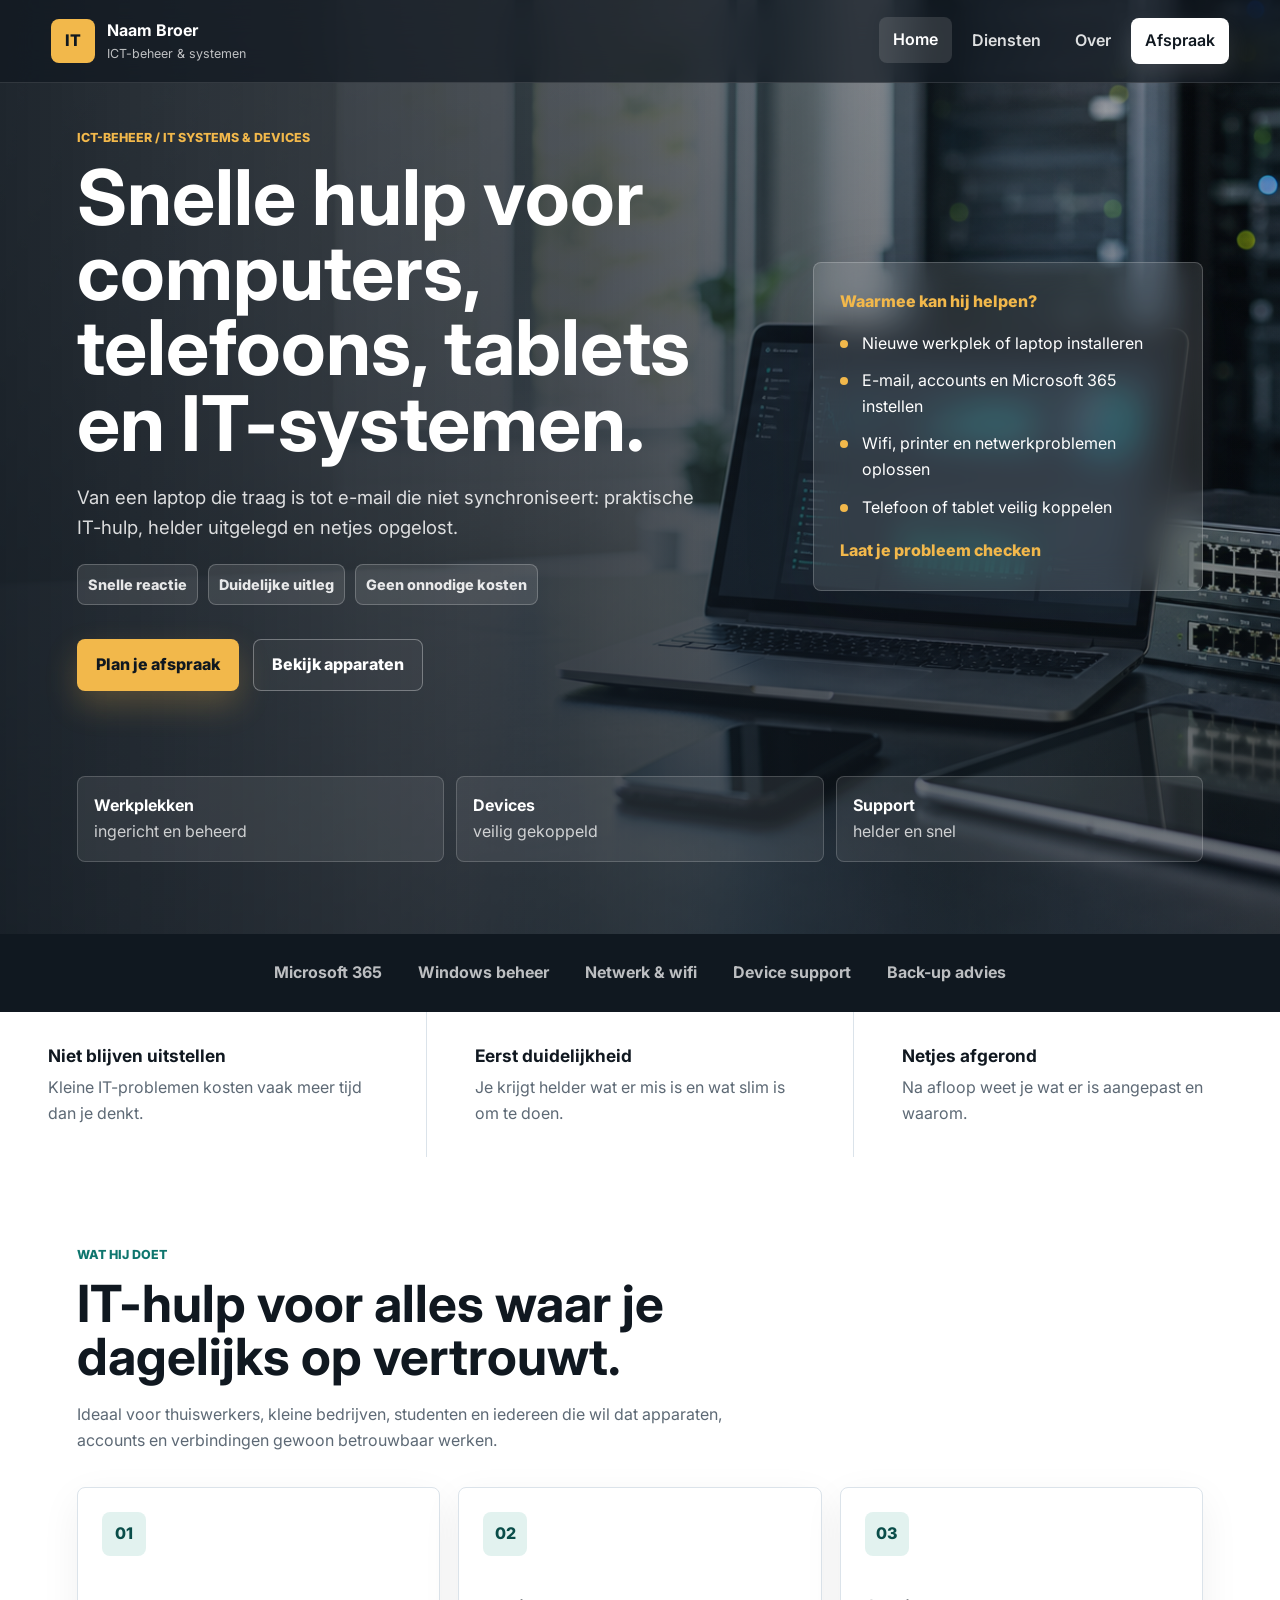
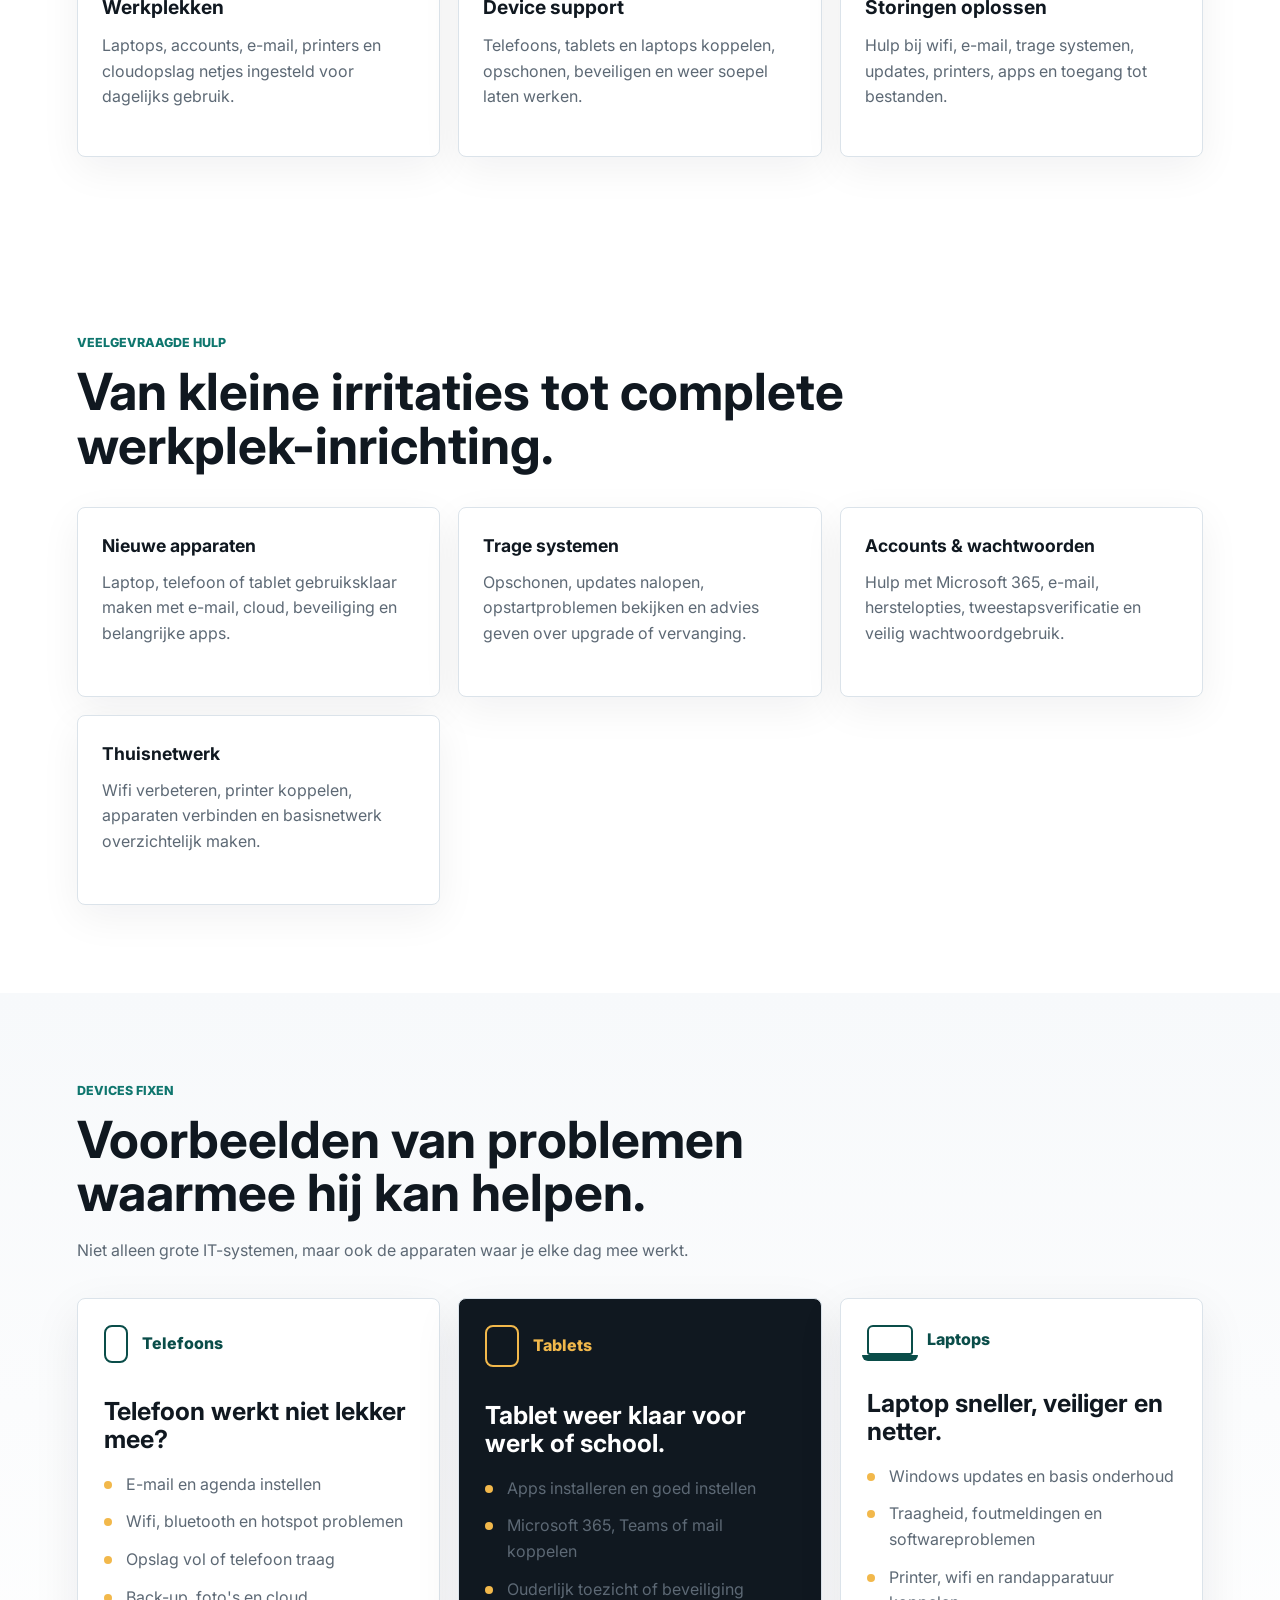
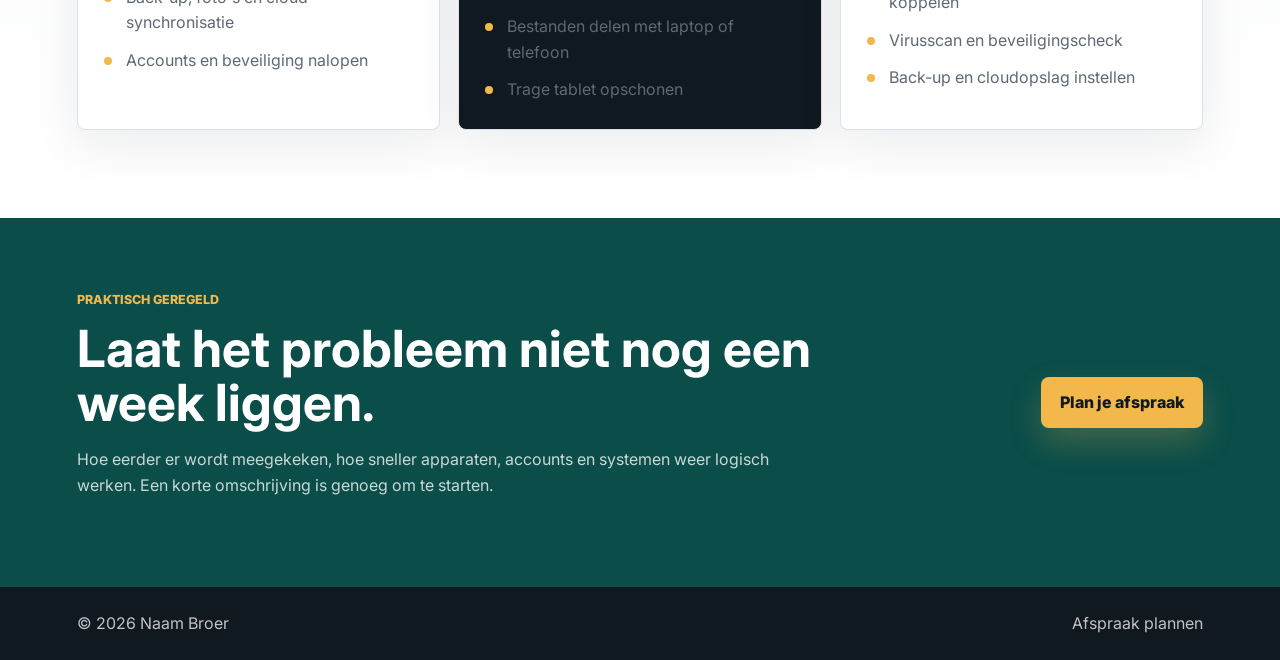
==== index.html @ 987117dc ". ." ====
<!doctype html>
<html lang="nl">
  <head>
    <meta charset="utf-8">
    <meta name="viewport" content="width=device-width, initial-scale=1">
    <meta
      name="description"
      content="Professionele ICT-beheerder voor werkplekken, devices, netwerken, beveiliging en support."
    >
    <title>Home | ICT Beheer & IT Systems</title>
    <link rel="preconnect" href="https://fonts.googleapis.com">
    <link rel="preconnect" href="https://fonts.gstatic.com" crossorigin>
    <link href="https://fonts.googleapis.com/css2?family=Inter:wght@400;500;600;700;800&display=swap" rel="stylesheet">
    <link rel="stylesheet" href="styles.css">
  </head>
  <body>
    <header class="site-header">
      <a class="brand" href="index.html" aria-label="Naar de homepage">
        <span class="brand-mark">IT</span>
        <span>
          <strong>Naam Broer</strong>
          <small>ICT-beheer & systemen</small>
        </span>
      </a>
      <button class="menu-button" type="button" aria-label="Menu openen" aria-expanded="false">
        <span></span>
        <span></span>
        <span></span>
      </button>
      <nav class="main-nav" aria-label="Hoofdnavigatie">
        <a class="is-active" href="index.html">Home</a>
        <a href="diensten.html">Diensten</a>
        <a href="over.html">Over</a>
        <a class="nav-cta" href="contact.html">Afspraak</a>
      </nav>
    </header>

    <main>
      <section class="hero" aria-labelledby="hero-title">
        <div class="hero-media" aria-hidden="true"></div>
        <div class="hero-overlay"></div>
        <div class="hero-content home-hero-content">
          <div class="hero-copy-block">
            <p class="eyebrow">ICT-beheer / IT Systems & Devices</p>
            <h1 id="hero-title">Snelle hulp voor computers, telefoons, tablets en IT-systemen.</h1>
            <p class="hero-copy">
              Van een laptop die traag is tot e-mail die niet synchroniseert: praktische IT-hulp,
              helder uitgelegd en netjes opgelost.
            </p>
            <div class="confidence-row" aria-label="Voordelen">
              <span>Snelle reactie</span>
              <span>Duidelijke uitleg</span>
              <span>Geen onnodige kosten</span>
            </div>
            <div class="hero-actions">
              <a class="button button-primary" href="contact.html">Plan je afspraak</a>
              <a class="button button-secondary" href="#devices">Bekijk apparaten</a>
            </div>
          </div>
          <div class="hero-help-panel" aria-label="Veelgevraagde hulp">
            <span class="panel-kicker">Waarmee kan hij helpen?</span>
            <ul>
              <li>Nieuwe werkplek of laptop installeren</li>
              <li>E-mail, accounts en Microsoft 365 instellen</li>
              <li>Wifi, printer en netwerkproblemen oplossen</li>
              <li>Telefoon of tablet veilig koppelen</li>
            </ul>
            <a class="panel-link" href="contact.html">Laat je probleem checken</a>
          </div>
          <div class="hero-stats" aria-label="Kernpunten">
            <span><strong>Werkplekken</strong> ingericht en beheerd</span>
            <span><strong>Devices</strong> veilig gekoppeld</span>
            <span><strong>Support</strong> helder en snel</span>
          </div>
        </div>
      </section>

      <section class="trust-band" aria-label="Specialisaties">
        <span>Microsoft 365</span>
        <span>Windows beheer</span>
        <span>Netwerk & wifi</span>
        <span>Device support</span>
        <span>Back-up advies</span>
      </section>

      <section class="sales-strip" aria-label="Waarom kiezen voor deze IT-hulp">
        <div>
          <strong>Niet blijven uitstellen</strong>
          <span>Kleine IT-problemen kosten vaak meer tijd dan je denkt.</span>
        </div>
        <div>
          <strong>Eerst duidelijkheid</strong>
          <span>Je krijgt helder wat er mis is en wat slim is om te doen.</span>
        </div>
        <div>
          <strong>Netjes afgerond</strong>
          <span>Na afloop weet je wat er is aangepast en waarom.</span>
        </div>
      </section>

      <section class="section">
        <div class="section-heading">
          <p class="eyebrow">Wat hij doet</p>
          <h2>IT-hulp voor alles waar je dagelijks op vertrouwt.</h2>
          <p>
            Ideaal voor thuiswerkers, kleine bedrijven, studenten en iedereen die wil dat apparaten,
            accounts en verbindingen gewoon betrouwbaar werken.
          </p>
        </div>
        <div class="service-grid compact-grid">
          <article class="service-card">
            <span class="service-icon">01</span>
            <h3>Werkplekken</h3>
            <p>Laptops, accounts, e-mail, printers en cloudopslag netjes ingesteld voor dagelijks gebruik.</p>
          </article>
          <article class="service-card">
            <span class="service-icon">02</span>
            <h3>Device support</h3>
            <p>Telefoons, tablets en laptops koppelen, opschonen, beveiligen en weer soepel laten werken.</p>
          </article>
          <article class="service-card">
            <span class="service-icon">03</span>
            <h3>Storingen oplossen</h3>
            <p>Hulp bij wifi, e-mail, trage systemen, updates, printers, apps en toegang tot bestanden.</p>
          </article>
        </div>
      </section>

      <section class="section insight-section">
        <div class="section-heading">
          <p class="eyebrow">Veelgevraagde hulp</p>
          <h2>Van kleine irritaties tot complete werkplek-inrichting.</h2>
        </div>
        <div class="info-grid">
          <article>
            <strong>Nieuwe apparaten</strong>
            <p>Laptop, telefoon of tablet gebruiksklaar maken met e-mail, cloud, beveiliging en belangrijke apps.</p>
          </article>
          <article>
            <strong>Trage systemen</strong>
            <p>Opschonen, updates nalopen, opstartproblemen bekijken en advies geven over upgrade of vervanging.</p>
          </article>
          <article>
            <strong>Accounts & wachtwoorden</strong>
            <p>Hulp met Microsoft 365, e-mail, herstelopties, tweestapsverificatie en veilig wachtwoordgebruik.</p>
          </article>
          <article>
            <strong>Thuisnetwerk</strong>
            <p>Wifi verbeteren, printer koppelen, apparaten verbinden en basisnetwerk overzichtelijk maken.</p>
          </article>
        </div>
      </section>

      <section class="section device-section" id="devices">
        <div class="section-heading">
          <p class="eyebrow">Devices fixen</p>
          <h2>Voorbeelden van problemen waarmee hij kan helpen.</h2>
          <p>
            Niet alleen grote IT-systemen, maar ook de apparaten waar je elke dag mee werkt.
          </p>
        </div>
        <div class="device-grid">
          <article class="device-card">
            <div class="device-topline">
              <span class="device-icon phone-icon" aria-hidden="true"></span>
              <span>Telefoons</span>
            </div>
            <h3>Telefoon werkt niet lekker mee?</h3>
            <ul>
              <li>E-mail en agenda instellen</li>
              <li>Wifi, bluetooth en hotspot problemen</li>
              <li>Opslag vol of telefoon traag</li>
              <li>Back-up, foto's en cloud synchronisatie</li>
              <li>Accounts en beveiliging nalopen</li>
            </ul>
          </article>
          <article class="device-card featured-device">
            <div class="device-topline">
              <span class="device-icon tablet-icon" aria-hidden="true"></span>
              <span>Tablets</span>
            </div>
            <h3>Tablet weer klaar voor werk of school.</h3>
            <ul>
              <li>Apps installeren en goed instellen</li>
              <li>Microsoft 365, Teams of mail koppelen</li>
              <li>Ouderlijk toezicht of beveiliging</li>
              <li>Bestanden delen met laptop of telefoon</li>
              <li>Trage tablet opschonen</li>
            </ul>
          </article>
          <article class="device-card">
            <div class="device-topline">
              <span class="device-icon laptop-icon" aria-hidden="true"></span>
              <span>Laptops</span>
            </div>
            <h3>Laptop sneller, veiliger en netter.</h3>
            <ul>
              <li>Windows updates en basis onderhoud</li>
              <li>Traagheid, foutmeldingen en softwareproblemen</li>
              <li>Printer, wifi en randapparatuur koppelen</li>
              <li>Virusscan en beveiligingscheck</li>
              <li>Back-up en cloudopslag instellen</li>
            </ul>
          </article>
        </div>
      </section>

      <section class="home-cta-section">
        <div>
          <p class="eyebrow">Praktisch geregeld</p>
          <h2>Laat het probleem niet nog een week liggen.</h2>
          <p>
            Hoe eerder er wordt meegekeken, hoe sneller apparaten, accounts en systemen weer logisch werken.
            Een korte omschrijving is genoeg om te starten.
          </p>
        </div>
        <a class="button button-primary" href="contact.html">Plan je afspraak</a>
      </section>
    </main>

    <footer class="site-footer">
      <span>&copy; <span id="year"></span> Naam Broer</span>
      <a href="contact.html">Afspraak plannen</a>
    </footer>

    <script src="script.js"></script>
  </body>
</html>
---- styles.css ----
:root {
  --ink: #101820;
  --muted: #5d6975;
  --paper: #f7f9fb;
  --white: #ffffff;
  --line: #dbe3ea;
  --teal: #0f766e;
  --teal-dark: #0a4d49;
  --accent: #f2b84b;
  --shadow: 0 22px 70px rgba(16, 24, 32, 0.16);
  --shadow-strong: 0 28px 84px rgba(16, 24, 32, 0.24);
  --ease: cubic-bezier(0.22, 1, 0.36, 1);
}

* {
  box-sizing: border-box;
}

html {
  scroll-behavior: smooth;
}

body {
  margin: 0;
  font-family: Inter, Arial, sans-serif;
  color: var(--ink);
  background: var(--white);
  line-height: 1.6;
}

::selection {
  background: rgba(242, 184, 75, 0.42);
  color: var(--ink);
}

a {
  color: inherit;
  text-decoration: none;
}

.site-header {
  position: fixed;
  z-index: 20;
  top: 0;
  right: 0;
  left: 0;
  display: flex;
  align-items: center;
  justify-content: space-between;
  gap: 24px;
  padding: 18px clamp(20px, 4vw, 56px);
  color: var(--white);
  background: rgba(16, 24, 32, 0.7);
  backdrop-filter: blur(16px);
  border-bottom: 1px solid rgba(255, 255, 255, 0.12);
  transition: background 220ms ease, border-color 220ms ease, box-shadow 220ms ease;
}

.brand {
  display: inline-flex;
  align-items: center;
  gap: 12px;
  min-width: 0;
  transition: transform 220ms var(--ease);
}

.brand:hover {
  transform: translateY(-2px);
}

.brand-mark {
  display: grid;
  width: 44px;
  height: 44px;
  place-items: center;
  border-radius: 8px;
  background: var(--accent);
  color: var(--ink);
  font-weight: 800;
  transition: transform 260ms var(--ease), box-shadow 260ms ease;
}

.brand:hover .brand-mark {
  transform: rotate(-4deg) scale(1.05);
  box-shadow: 0 10px 24px rgba(242, 184, 75, 0.28);
}

.brand strong,
.brand small {
  display: block;
}

.brand small {
  color: rgba(255, 255, 255, 0.72);
  font-size: 0.78rem;
}

.main-nav {
  display: flex;
  align-items: center;
  gap: 6px;
}

.main-nav a {
  padding: 10px 14px;
  border-radius: 8px;
  color: rgba(255, 255, 255, 0.86);
  font-weight: 600;
  transition: transform 180ms var(--ease), background 180ms ease, color 180ms ease;
}

.main-nav a:hover,
.main-nav a:focus-visible,
.main-nav a.is-active {
  background: rgba(255, 255, 255, 0.12);
  color: var(--white);
  transform: translateY(-1px);
}

.main-nav .nav-cta {
  background: var(--white);
  color: var(--ink);
  box-shadow: 0 10px 24px rgba(255, 255, 255, 0.12);
}

.main-nav .nav-cta.is-active {
  background: var(--accent);
  color: var(--ink);
}

.menu-button {
  display: none;
  width: 44px;
  height: 44px;
  padding: 10px;
  border: 1px solid rgba(255, 255, 255, 0.2);
  border-radius: 8px;
  background: rgba(255, 255, 255, 0.08);
  cursor: pointer;
  transition: transform 220ms var(--ease), background 220ms ease;
}

.menu-button span {
  display: block;
  height: 2px;
  margin: 5px 0;
  background: var(--white);
  transition: transform 220ms var(--ease), opacity 180ms ease;
}

.menu-button:hover {
  transform: translateY(-2px);
  background: rgba(255, 255, 255, 0.14);
}

.menu-button.is-open span:nth-child(1) {
  transform: translateY(7px) rotate(45deg);
}

.menu-button.is-open span:nth-child(2) {
  opacity: 0;
}

.menu-button.is-open span:nth-child(3) {
  transform: translateY(-7px) rotate(-45deg);
}

.hero {
  position: relative;
  min-height: 92vh;
  display: grid;
  align-items: center;
  overflow: hidden;
  padding: 128px clamp(20px, 6vw, 84px) 72px;
  color: var(--white);
}

.hero-media,
.hero-overlay {
  position: absolute;
  inset: 0;
}

.hero-media {
  background-image: url("assets/hero-it-workspace.png");
  background-position: center;
  background-size: cover;
  transform: scale(1.02);
  animation: heroDrift 18s ease-in-out infinite alternate;
}

.hero-overlay {
  background:
    linear-gradient(90deg, rgba(16, 24, 32, 0.92) 0%, rgba(16, 24, 32, 0.72) 45%, rgba(16, 24, 32, 0.24) 100%),
    linear-gradient(0deg, rgba(16, 24, 32, 0.48), rgba(16, 24, 32, 0));
}

.hero-content {
  position: relative;
  max-width: 760px;
}

.home-hero-content {
  display: grid;
  grid-template-columns: minmax(0, 1fr) minmax(300px, 390px);
  gap: clamp(24px, 4vw, 56px);
  width: 100%;
  max-width: 1180px;
  align-items: center;
}

.hero-copy-block {
  min-width: 0;
}

.hero-help-panel {
  padding: 26px;
  border: 1px solid rgba(255, 255, 255, 0.2);
  border-radius: 8px;
  background: rgba(255, 255, 255, 0.1);
  box-shadow: var(--shadow);
  backdrop-filter: blur(18px);
  transition: transform 260ms var(--ease), background 260ms ease, border-color 260ms ease;
}

.hero-help-panel:hover {
  transform: translateY(-6px);
  border-color: rgba(242, 184, 75, 0.42);
  background: rgba(255, 255, 255, 0.14);
}

.panel-kicker {
  display: block;
  margin-bottom: 16px;
  color: var(--accent);
  font-weight: 800;
}

.hero-help-panel ul,
.device-card ul {
  display: grid;
  gap: 12px;
  margin: 0;
  padding: 0;
  list-style: none;
}

.hero-help-panel li,
.device-card li {
  position: relative;
  padding-left: 22px;
}

.hero-help-panel li::before,
.device-card li::before {
  position: absolute;
  left: 0;
  content: "";
  width: 8px;
  height: 8px;
  margin-top: 9px;
  border-radius: 999px;
  background: var(--accent);
}

.confidence-row {
  display: flex;
  flex-wrap: wrap;
  gap: 10px;
  margin: 22px 0 0;
}

.confidence-row span {
  padding: 8px 10px;
  border: 1px solid rgba(255, 255, 255, 0.22);
  border-radius: 8px;
  background: rgba(255, 255, 255, 0.1);
  color: rgba(255, 255, 255, 0.88);
  font-size: 0.9rem;
  font-weight: 800;
  transition: transform 220ms var(--ease), background 220ms ease;
}

.confidence-row span:hover {
  transform: translateY(-2px);
  background: rgba(255, 255, 255, 0.16);
}

.panel-link {
  display: inline-flex;
  margin-top: 18px;
  color: var(--accent);
  font-weight: 800;
  transition: transform 180ms var(--ease), color 180ms ease;
}

.panel-link:hover {
  transform: translateX(4px);
  color: var(--white);
}

.eyebrow {
  margin: 0 0 12px;
  color: var(--teal);
  font-weight: 800;
  letter-spacing: 0;
  text-transform: uppercase;
  font-size: 0.78rem;
}

.hero .eyebrow {
  color: var(--accent);
}

.page-hero {
  padding: 156px clamp(20px, 6vw, 84px) 76px;
  background:
    linear-gradient(90deg, rgba(16, 24, 32, 0.94), rgba(16, 24, 32, 0.76)),
    url("assets/hero-it-workspace.png") center / cover;
  color: var(--white);
}

.page-hero .eyebrow {
  color: var(--accent);
}

.page-hero p:not(.eyebrow) {
  max-width: 700px;
  color: rgba(255, 255, 255, 0.8);
  font-size: 1.12rem;
}

h1,
h2,
h3,
p {
  margin-top: 0;
}

h1 {
  max-width: 740px;
  margin-bottom: 22px;
  font-size: clamp(2.7rem, 6vw, 5.8rem);
  line-height: 0.98;
  letter-spacing: 0;
}

h2 {
  margin-bottom: 18px;
  font-size: clamp(2rem, 4vw, 3.3rem);
  line-height: 1.05;
  letter-spacing: 0;
}

h3 {
  margin-bottom: 10px;
  font-size: 1.2rem;
}

.hero-copy {
  max-width: 620px;
  color: rgba(255, 255, 255, 0.84);
  font-size: 1.16rem;
}

.hero-actions {
  display: flex;
  flex-wrap: wrap;
  gap: 14px;
  margin: 34px 0;
}

.button {
  position: relative;
  display: inline-flex;
  align-items: center;
  justify-content: center;
  min-height: 48px;
  padding: 12px 18px;
  border: 1px solid transparent;
  border-radius: 8px;
  font-weight: 800;
  overflow: hidden;
  transform: translateY(0);
  transition: transform 220ms var(--ease), box-shadow 220ms ease, border-color 220ms ease, background 220ms ease;
}

.button::after {
  width: 0;
  margin-left: 0;
  overflow: hidden;
  content: ">";
  transition: width 220ms var(--ease), margin-left 220ms var(--ease);
}

.button:hover,
.button:focus-visible {
  transform: translateY(-3px);
}

.button:hover::after,
.button:focus-visible::after {
  width: 12px;
  margin-left: 8px;
}

.button-primary {
  background: var(--accent);
  color: var(--ink);
  box-shadow: 0 14px 32px rgba(242, 184, 75, 0.24);
}

.button-primary:hover,
.button-primary:focus-visible {
  box-shadow: 0 20px 42px rgba(242, 184, 75, 0.34);
}

.button-secondary {
  border-color: rgba(255, 255, 255, 0.32);
  color: var(--white);
  background: rgba(255, 255, 255, 0.04);
}

.button-secondary:hover,
.button-secondary:focus-visible {
  border-color: rgba(255, 255, 255, 0.62);
  background: rgba(255, 255, 255, 0.12);
}

.hero-stats {
  display: grid;
  grid-template-columns: repeat(3, minmax(0, 1fr));
  grid-column: 1 / -1;
  gap: 12px;
  max-width: 760px;
}

.hero-stats span {
  min-height: 86px;
  padding: 16px;
  border: 1px solid rgba(255, 255, 255, 0.18);
  border-radius: 8px;
  background: rgba(255, 255, 255, 0.08);
  color: rgba(255, 255, 255, 0.76);
  transition: transform 220ms var(--ease), border-color 220ms ease, background 220ms ease;
}

.hero-stats span:hover {
  transform: translateY(-4px);
  border-color: rgba(242, 184, 75, 0.42);
  background: rgba(255, 255, 255, 0.13);
}

.hero-stats strong {
  display: block;
  color: var(--white);
}

.home-hero-content .hero-stats {
  max-width: none;
}

.trust-band {
  display: flex;
  flex-wrap: wrap;
  justify-content: center;
  gap: 12px;
  padding: 18px 20px;
  background: var(--ink);
  color: rgba(255, 255, 255, 0.72);
  font-weight: 700;
}

.trust-band span {
  padding: 8px 12px;
  border-radius: 8px;
  transition: transform 180ms var(--ease), background 180ms ease, color 180ms ease;
}

.trust-band span:hover {
  transform: translateY(-2px);
  background: rgba(255, 255, 255, 0.08);
  color: var(--white);
}

.sales-strip {
  display: grid;
  grid-template-columns: repeat(3, minmax(0, 1fr));
  gap: 1px;
  background: var(--line);
}

.sales-strip div {
  padding: 30px clamp(20px, 4vw, 48px);
  background: var(--white);
  transition: transform 220ms var(--ease), background 220ms ease;
}

.sales-strip div:hover {
  position: relative;
  z-index: 1;
  transform: translateY(-4px);
  background: #fbfdff;
}

.sales-strip strong,
.sales-strip span {
  display: block;
}

.sales-strip strong {
  margin-bottom: 6px;
  font-size: 1.08rem;
}

.sales-strip span {
  color: var(--muted);
}

.section,
.split-section,
.contact-section {
  padding: 88px clamp(20px, 6vw, 84px);
}

.section-heading {
  max-width: 780px;
  margin-bottom: 34px;
}

.service-grid {
  display: grid;
  grid-template-columns: repeat(4, minmax(0, 1fr));
  gap: 18px;
}

.compact-grid {
  grid-template-columns: repeat(3, minmax(0, 1fr));
}

.service-card {
  min-height: 270px;
  padding: 24px;
  border: 1px solid var(--line);
  border-radius: 8px;
  background: var(--white);
  box-shadow: 0 12px 42px rgba(16, 24, 32, 0.06);
  transition: transform 260ms var(--ease), border-color 260ms ease, box-shadow 260ms ease;
}

.service-card:hover,
.detail-grid article:hover,
.info-grid article:hover,
.steps li:hover {
  transform: translateY(-7px);
  border-color: rgba(15, 118, 110, 0.34);
  box-shadow: 0 22px 64px rgba(16, 24, 32, 0.13);
}

.service-icon {
  display: inline-grid;
  width: 44px;
  height: 44px;
  place-items: center;
  margin-bottom: 36px;
  border-radius: 8px;
  background: #e2f2ef;
  color: var(--teal-dark);
  font-weight: 800;
  transition: transform 260ms var(--ease), background 260ms ease;
}

.service-card:hover .service-icon {
  transform: scale(1.08) rotate(-3deg);
  background: #d4f5ef;
}

.service-card p,
.split-section p,
.about-wrap p,
.contact-section p,
.info-grid p,
.form-aside li,
.form-note {
  color: var(--muted);
}

.device-section {
  background:
    linear-gradient(180deg, #f7f9fb 0%, #ffffff 100%);
}

.section-heading p:not(.eyebrow) {
  max-width: 680px;
  color: var(--muted);
}

.device-grid {
  display: grid;
  grid-template-columns: repeat(3, minmax(0, 1fr));
  gap: 18px;
}

.device-card {
  position: relative;
  min-height: 430px;
  padding: 26px;
  overflow: hidden;
  border: 1px solid var(--line);
  border-radius: 8px;
  background: var(--white);
  box-shadow: 0 16px 48px rgba(16, 24, 32, 0.08);
  transition: transform 280ms var(--ease), border-color 280ms ease, box-shadow 280ms ease;
}

.device-card::before {
  position: absolute;
  top: 0;
  right: 0;
  left: 0;
  height: 4px;
  background: var(--accent);
  content: "";
  transform: scaleX(0);
  transform-origin: left;
  transition: transform 280ms var(--ease);
}

.device-card:hover {
  transform: translateY(-8px);
  border-color: rgba(242, 184, 75, 0.46);
  box-shadow: var(--shadow-strong);
}

.device-card:hover::before {
  transform: scaleX(1);
}

.featured-device {
  background: var(--ink);
  color: var(--white);
}

.featured-device li {
  color: rgba(255, 255, 255, 0.78);
}

.device-topline {
  display: flex;
  align-items: center;
  gap: 14px;
  margin-bottom: 34px;
  color: var(--teal-dark);
  font-weight: 800;
}

.featured-device .device-topline {
  color: var(--accent);
}

.device-icon {
  position: relative;
  display: inline-block;
  flex: 0 0 auto;
  border: 2px solid currentColor;
  transition: transform 260ms var(--ease), color 260ms ease;
}

.device-card:hover .device-icon {
  transform: translateY(-3px) scale(1.08);
}

.phone-icon {
  width: 24px;
  height: 38px;
  border-radius: 8px;
}

.tablet-icon {
  width: 34px;
  height: 42px;
  border-radius: 8px;
}

.laptop-icon {
  width: 46px;
  height: 30px;
  border-radius: 6px 6px 3px 3px;
}

.laptop-icon::after {
  position: absolute;
  right: -7px;
  bottom: -8px;
  left: -7px;
  height: 6px;
  border-radius: 0 0 8px 8px;
  background: currentColor;
  content: "";
}

.device-card h3 {
  margin-bottom: 18px;
  font-size: 1.55rem;
  line-height: 1.15;
}

.device-card li {
  color: var(--muted);
}

.home-cta-section {
  display: grid;
  grid-template-columns: minmax(0, 1fr) auto;
  gap: 28px;
  align-items: center;
  padding: 72px clamp(20px, 6vw, 84px);
  background: var(--teal-dark);
  color: var(--white);
  position: relative;
  overflow: hidden;
}

.home-cta-section::before {
  position: absolute;
  inset: 0;
  background: linear-gradient(120deg, transparent 0%, rgba(242, 184, 75, 0.14) 48%, transparent 76%);
  content: "";
  transform: translateX(-100%);
  transition: transform 900ms var(--ease);
}

.home-cta-section:hover::before {
  transform: translateX(100%);
}

.home-cta-section > * {
  position: relative;
}

.home-cta-section .eyebrow {
  color: var(--accent);
}

.home-cta-section h2 {
  max-width: 820px;
}

.home-cta-section p {
  max-width: 720px;
  color: rgba(255, 255, 255, 0.78);
}

.split-section {
  display: grid;
  grid-template-columns: minmax(0, 0.95fr) minmax(320px, 0.75fr);
  gap: clamp(28px, 6vw, 72px);
  align-items: start;
  background: var(--paper);
}

.steps {
  display: grid;
  gap: 14px;
  margin: 0;
  padding: 0;
  list-style: none;
}

.steps li {
  padding: 22px;
  border-left: 5px solid var(--teal);
  border-radius: 8px;
  background: var(--white);
  box-shadow: 0 12px 36px rgba(16, 24, 32, 0.07);
  transition: transform 240ms var(--ease), border-color 240ms ease, box-shadow 240ms ease;
}

.steps strong,
.steps span {
  display: block;
}

.steps span {
  color: var(--muted);
}

.muted {
  background: #edf4f5;
}

.about-wrap {
  display: grid;
  grid-template-columns: minmax(0, 0.75fr) minmax(320px, 1fr);
  gap: clamp(28px, 6vw, 72px);
  align-items: start;
}

.detail-grid {
  display: grid;
  grid-template-columns: repeat(3, minmax(0, 1fr));
  gap: 18px;
}

.detail-grid article {
  min-height: 180px;
  padding: 24px;
  border: 1px solid var(--line);
  border-radius: 8px;
  background: var(--white);
  box-shadow: 0 12px 42px rgba(16, 24, 32, 0.06);
  transition: transform 240ms var(--ease), border-color 240ms ease, box-shadow 240ms ease;
}

.detail-grid p {
  color: var(--muted);
}

.info-grid {
  display: grid;
  grid-template-columns: repeat(3, minmax(0, 1fr));
  gap: 18px;
}

.info-grid article {
  min-height: 190px;
  padding: 24px;
  border: 1px solid var(--line);
  border-radius: 8px;
  background: var(--white);
  box-shadow: 0 12px 42px rgba(16, 24, 32, 0.06);
  transition: transform 240ms var(--ease), border-color 240ms ease, box-shadow 240ms ease;
}

.info-grid strong {
  display: block;
  margin-bottom: 10px;
  font-size: 1.1rem;
}

.muted .info-grid article {
  background: rgba(255, 255, 255, 0.82);
}

.form-layout {
  display: grid;
  grid-template-columns: minmax(0, 1fr) minmax(280px, 360px);
  gap: 24px;
  align-items: start;
}

.appointment-form {
  display: grid;
  gap: 18px;
  padding: 28px;
  border: 1px solid var(--line);
  border-radius: 8px;
  background: var(--white);
  box-shadow: 0 18px 54px rgba(16, 24, 32, 0.08);
  transition: transform 260ms var(--ease), box-shadow 260ms ease;
}

.appointment-form:hover {
  transform: translateY(-4px);
  box-shadow: 0 24px 72px rgba(16, 24, 32, 0.13);
}

.form-row {
  display: grid;
  grid-template-columns: repeat(2, minmax(0, 1fr));
  gap: 16px;
}

.appointment-form label,
.appointment-form fieldset {
  display: grid;
  gap: 8px;
  color: var(--ink);
  font-weight: 800;
}

.appointment-form input,
.appointment-form select,
.appointment-form textarea {
  width: 100%;
  min-height: 48px;
  padding: 12px 14px;
  border: 1px solid #c8d4dd;
  border-radius: 8px;
  color: var(--ink);
  background: #fbfdff;
  font: inherit;
  font-weight: 500;
  transition: border-color 180ms ease, background 180ms ease, box-shadow 180ms ease;
}

.appointment-form input:hover,
.appointment-form select:hover,
.appointment-form textarea:hover {
  border-color: rgba(15, 118, 110, 0.48);
  background: var(--white);
}

.appointment-form textarea {
  resize: vertical;
}

.appointment-form input:focus,
.appointment-form select:focus,
.appointment-form textarea:focus {
  outline: 3px solid rgba(15, 118, 110, 0.18);
  border-color: var(--teal);
}

.appointment-form fieldset {
  grid-template-columns: repeat(2, minmax(0, 1fr));
  margin: 0;
  padding: 18px;
  border: 1px solid var(--line);
  border-radius: 8px;
}

.appointment-form legend {
  padding: 0 8px;
  font-weight: 800;
}

.appointment-form fieldset label,
.consent-line {
  display: flex;
  align-items: center;
  gap: 10px;
  font-weight: 600;
}

.appointment-form input[type="checkbox"] {
  width: 18px;
  min-width: 18px;
  height: 18px;
  min-height: 18px;
  accent-color: var(--teal);
  cursor: pointer;
}

.appointment-form .button {
  justify-self: start;
  border: 0;
  cursor: pointer;
}

.form-note {
  margin: 0;
  font-size: 0.92rem;
}

.form-note code {
  color: var(--ink);
  font-weight: 800;
}

.form-aside {
  padding: 24px;
  border-radius: 8px;
  background: var(--ink);
  color: var(--white);
  box-shadow: var(--shadow);
  transition: transform 260ms var(--ease), box-shadow 260ms ease;
}

.form-aside:hover {
  transform: translateY(-5px);
  box-shadow: var(--shadow-strong);
}

.form-aside ul {
  display: grid;
  gap: 12px;
  margin: 16px 0 0;
  padding-left: 20px;
}

.form-aside li {
  color: rgba(255, 255, 255, 0.78);
}

.contact-section {
  display: grid;
  grid-template-columns: minmax(0, 1fr) minmax(300px, 420px);
  gap: 28px;
  align-items: center;
  background: var(--teal-dark);
  color: var(--white);
}

.contact-page {
  min-height: 72vh;
  padding-top: 156px;
}

.contact-section .eyebrow {
  color: var(--accent);
}

.contact-section p {
  color: rgba(255, 255, 255, 0.78);
}

.contact-card {
  display: grid;
  gap: 12px;
  padding: 24px;
  border: 1px solid rgba(255, 255, 255, 0.18);
  border-radius: 8px;
  background: rgba(255, 255, 255, 0.08);
  box-shadow: var(--shadow);
  transition: transform 260ms var(--ease), background 260ms ease, border-color 260ms ease;
}

.contact-card:hover {
  transform: translateY(-5px);
  border-color: rgba(242, 184, 75, 0.34);
  background: rgba(255, 255, 255, 0.12);
}

.contact-card a,
.contact-card span {
  display: block;
  padding: 12px 0;
  border-bottom: 1px solid rgba(255, 255, 255, 0.16);
  font-weight: 700;
}

.contact-card span {
  border-bottom: 0;
  color: rgba(255, 255, 255, 0.78);
}

.site-footer {
  display: flex;
  justify-content: space-between;
  gap: 18px;
  padding: 24px clamp(20px, 6vw, 84px);
  background: var(--ink);
  color: rgba(255, 255, 255, 0.74);
}

.site-footer a {
  transition: color 180ms ease, transform 180ms var(--ease);
}

.site-footer a:hover {
  color: var(--accent);
  transform: translateX(3px);
}

.has-reveal .reveal {
  opacity: 0;
  transform: translateY(24px);
  transition:
    opacity 680ms var(--ease),
    transform 680ms var(--ease),
    border-color 240ms ease,
    box-shadow 240ms ease,
    background 240ms ease;
  transition-delay: var(--reveal-delay, 0ms);
}

.has-reveal .reveal.is-visible {
  opacity: 1;
  transform: translateY(0);
}

@keyframes heroDrift {
  from {
    transform: scale(1.02) translate3d(0, 0, 0);
  }

  to {
    transform: scale(1.08) translate3d(-14px, -10px, 0);
  }
}

@media (max-width: 960px) {
  .service-grid {
    grid-template-columns: repeat(2, minmax(0, 1fr));
  }

  .split-section,
  .about-wrap,
  .contact-section,
  .detail-grid,
  .info-grid,
  .sales-strip,
  .form-layout,
  .home-hero-content,
  .device-grid,
  .home-cta-section {
    grid-template-columns: 1fr;
  }

  .compact-grid {
    grid-template-columns: 1fr;
  }

  .home-cta-section .button {
    justify-self: start;
  }
}

@media (max-width: 720px) {
  .site-header {
    padding: 12px 16px;
  }

  .menu-button {
    display: block;
  }

  .main-nav {
    position: absolute;
    top: 69px;
    right: 16px;
    left: 16px;
    display: none;
    padding: 10px;
    border-radius: 8px;
    background: rgba(16, 24, 32, 0.96);
    box-shadow: var(--shadow);
  }

  .main-nav.is-open {
    display: grid;
  }

  .main-nav a {
    padding: 14px;
  }

  .hero {
    min-height: 980px;
    padding: 112px 20px 48px;
  }

  .hero-overlay {
    background: linear-gradient(90deg, rgba(16, 24, 32, 0.93), rgba(16, 24, 32, 0.68));
  }

  h1 {
    font-size: clamp(2.15rem, 10vw, 3.25rem);
    line-height: 1.03;
  }

  .hero-stats,
  .service-grid,
  .device-grid {
    grid-template-columns: 1fr;
  }

  .section,
  .split-section,
  .page-hero,
  .contact-section,
  .home-cta-section {
    padding: 64px 20px;
  }

  .form-row,
  .appointment-form fieldset {
    grid-template-columns: 1fr;
  }

  .contact-page {
    min-height: auto;
  }

  .hero-help-panel,
  .device-card,
  .appointment-form {
    padding: 22px;
  }

  .page-hero,
  .contact-page {
    padding-top: 112px;
  }

  .site-footer {
    flex-direction: column;
  }
}

@media (prefers-reduced-motion: reduce) {
  *,
  *::before,
  *::after {
    animation-duration: 0.01ms !important;
    animation-iteration-count: 1 !important;
    scroll-behavior: auto !important;
    transition-duration: 0.01ms !important;
  }

  .has-reveal .reveal {
    opacity: 1;
    transform: none;
  }
}
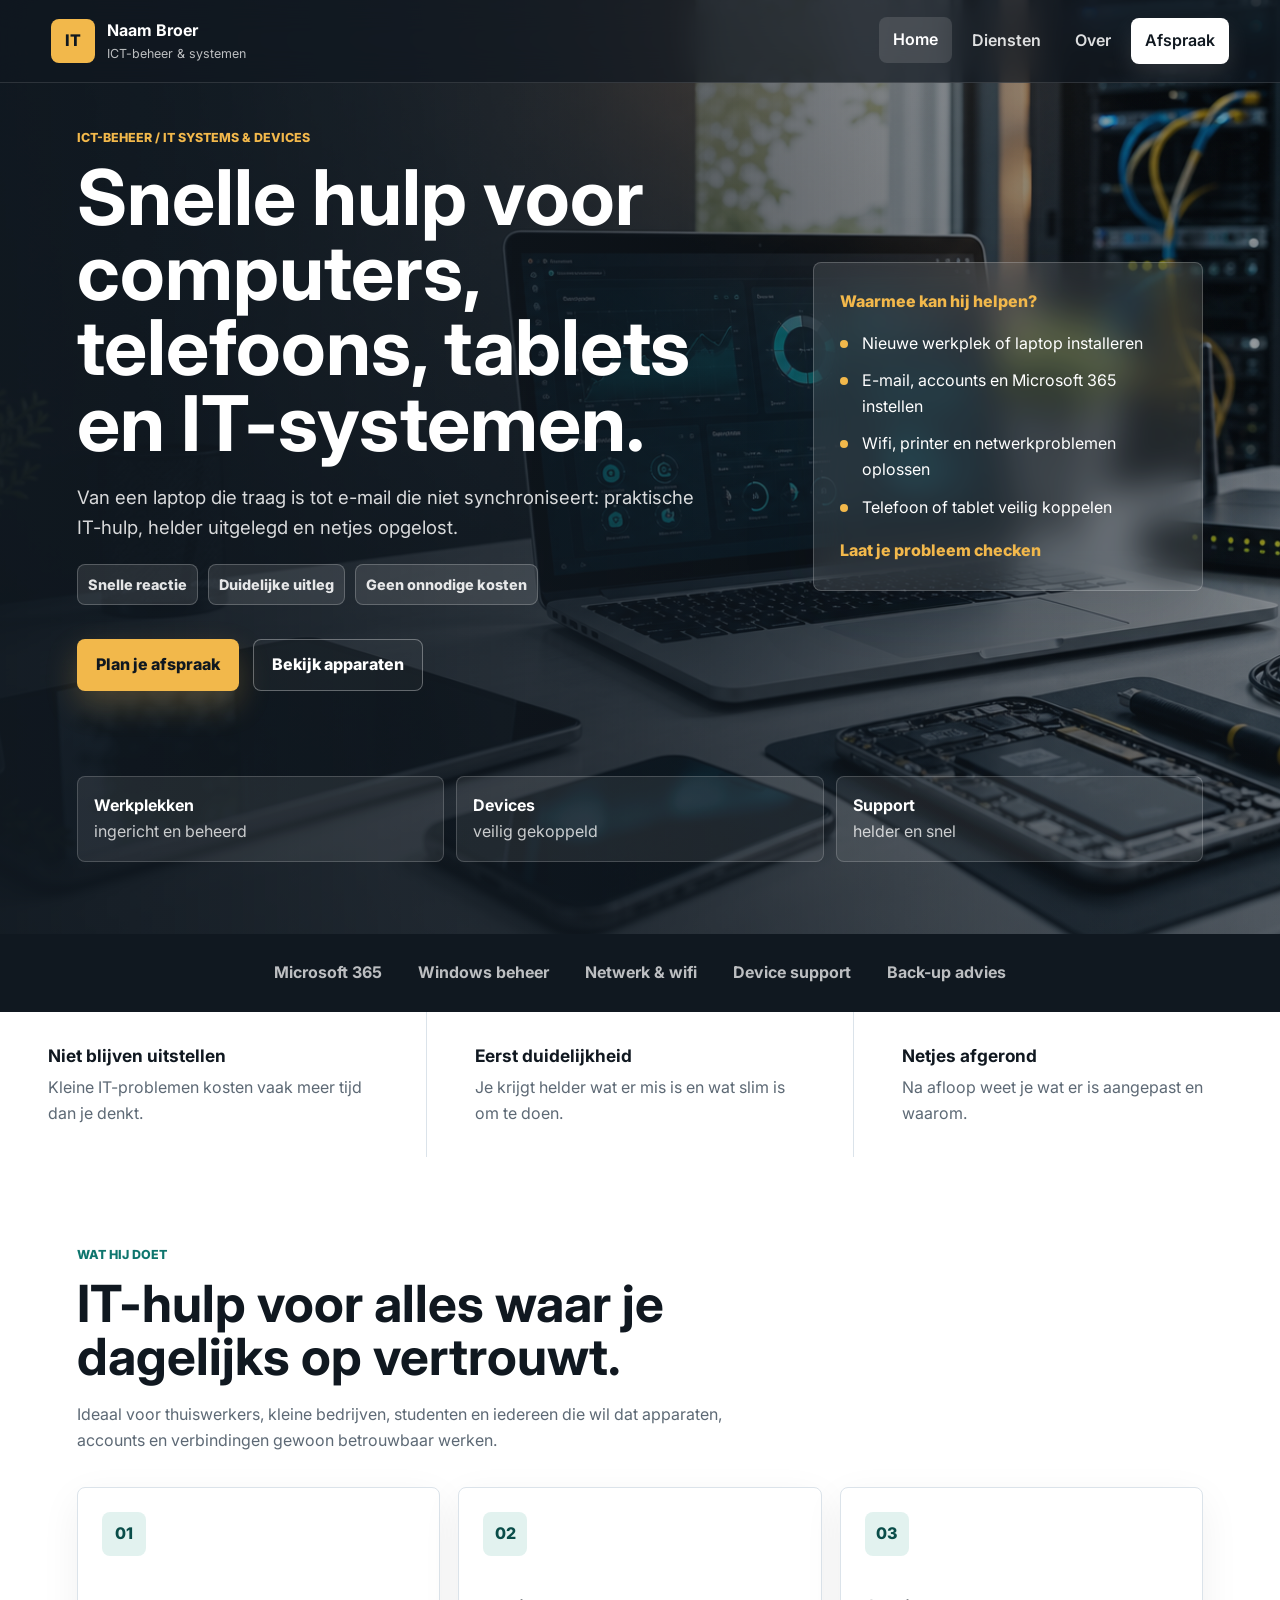
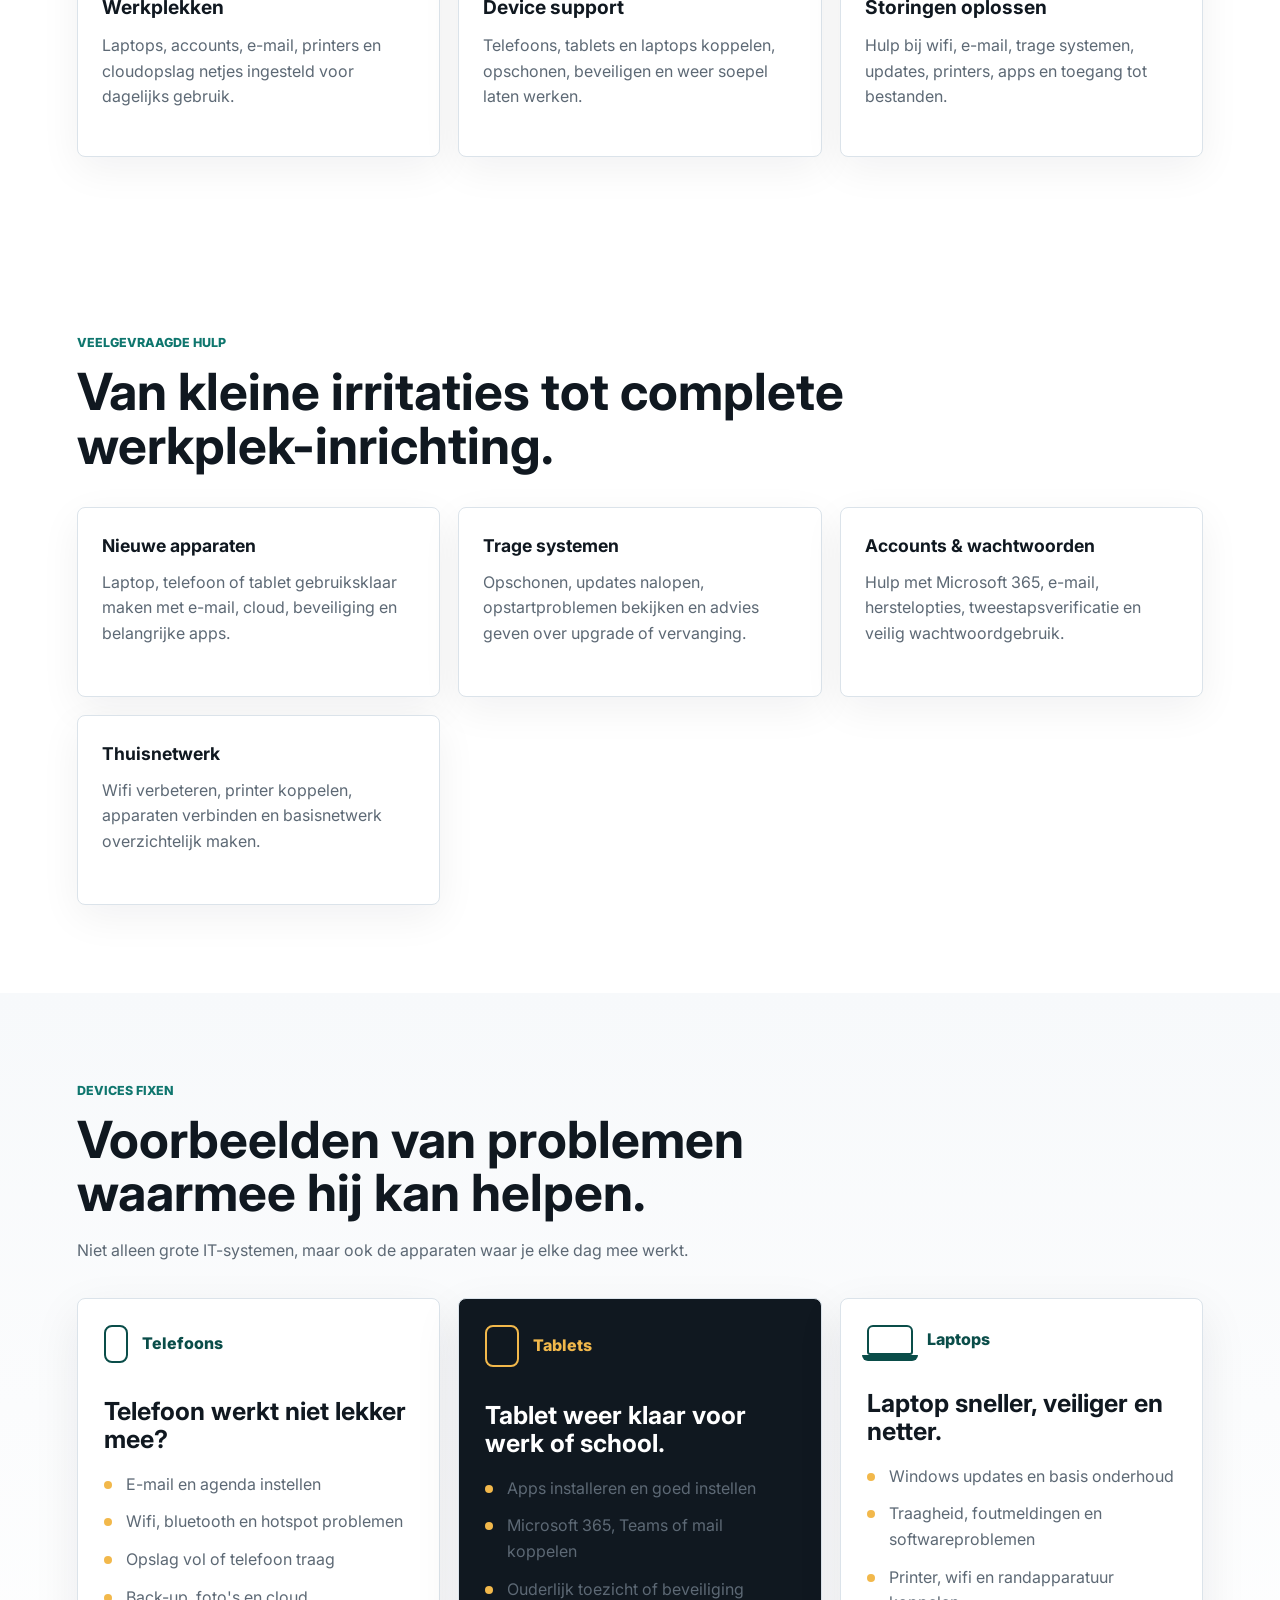
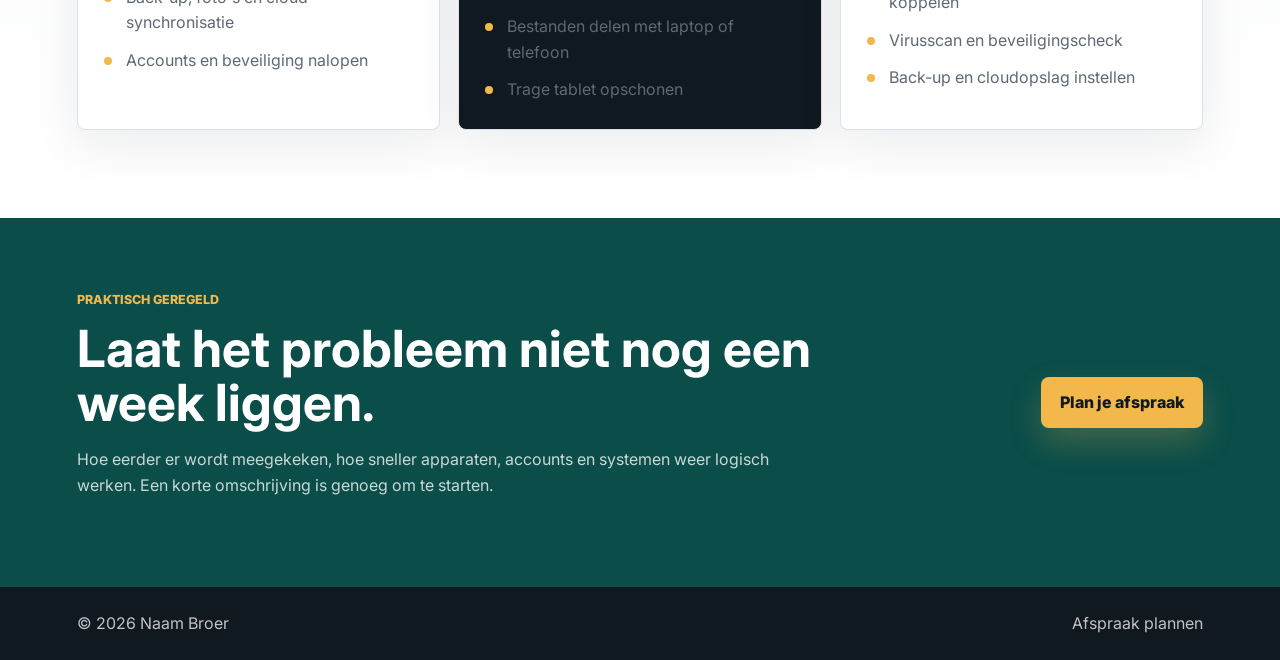
==== commit 7c3b6f1f: "Bust static asset cache" ====
--- a/index.html
+++ b/index.html
@@ -11,7 +11,7 @@
     <link rel="preconnect" href="https://fonts.googleapis.com">
     <link rel="preconnect" href="https://fonts.gstatic.com" crossorigin>
     <link href="https://fonts.googleapis.com/css2?family=Inter:wght@400;500;600;700;800&display=swap" rel="stylesheet">
-    <link rel="stylesheet" href="styles.css">
+    <link rel="stylesheet" href="styles.css?v=20260528">
   </head>
   <body>
     <header class="site-header">
@@ -223,6 +223,6 @@
       <a href="contact.html">Afspraak plannen</a>
     </footer>
 
-    <script src="script.js"></script>
+    <script src="script.js?v=20260528"></script>
   </body>
 </html>
--- a/styles.css
+++ b/styles.css
@@ -182,7 +182,7 @@
 }
 
 .hero-media {
-  background-image: url("assets/hero-it-workspace.png");
+  background-image: url("assets/hero-devices-support.png");
   background-position: center;
   background-size: cover;
   transform: scale(1.02);
@@ -988,13 +988,19 @@
   grid-template-columns: minmax(0, 1fr) minmax(300px, 420px);
   gap: 28px;
   align-items: center;
-  background: var(--teal-dark);
+  background:
+    linear-gradient(90deg, rgba(10, 77, 73, 0.95), rgba(16, 24, 32, 0.72)),
+    url("assets/hero-devices-support.png") center / cover;
   color: var(--white);
 }
 
 .contact-page {
-  min-height: 72vh;
+  min-height: 78vh;
   padding-top: 156px;
+}
+
+.contact-hero-copy {
+  max-width: 760px;
 }
 
 .contact-section .eyebrow {
@@ -1003,6 +1009,50 @@
 
 .contact-section p {
   color: rgba(255, 255, 255, 0.78);
+}
+
+.contact-hero-panel {
+  display: grid;
+  gap: 18px;
+  padding: 24px;
+  border: 1px solid rgba(255, 255, 255, 0.18);
+  border-radius: 8px;
+  background: rgba(16, 24, 32, 0.42);
+  box-shadow: var(--shadow-strong);
+  backdrop-filter: blur(18px);
+  transition: transform 260ms var(--ease), border-color 260ms ease, background 260ms ease;
+}
+
+.contact-hero-panel:hover {
+  transform: translateY(-6px);
+  border-color: rgba(242, 184, 75, 0.38);
+  background: rgba(16, 24, 32, 0.52);
+}
+
+.mini-metrics {
+  display: grid;
+  gap: 10px;
+}
+
+.mini-metrics span {
+  display: flex;
+  align-items: center;
+  gap: 12px;
+  padding: 12px;
+  border-radius: 8px;
+  background: rgba(255, 255, 255, 0.08);
+  color: rgba(255, 255, 255, 0.82);
+  font-weight: 700;
+}
+
+.mini-metrics strong {
+  display: grid;
+  width: 34px;
+  height: 34px;
+  place-items: center;
+  border-radius: 8px;
+  background: var(--accent);
+  color: var(--ink);
 }
 
 .contact-card {
@@ -1033,6 +1083,65 @@
 .contact-card span {
   border-bottom: 0;
   color: rgba(255, 255, 255, 0.78);
+}
+
+.contact-step-strip {
+  display: grid;
+  grid-template-columns: repeat(3, minmax(0, 1fr));
+  gap: 1px;
+  background: var(--line);
+}
+
+.contact-step-strip article {
+  min-height: 190px;
+  padding: 30px clamp(20px, 4vw, 48px);
+  background: var(--white);
+  transition: transform 240ms var(--ease), background 240ms ease, box-shadow 240ms ease;
+}
+
+.contact-step-strip article:hover {
+  position: relative;
+  z-index: 1;
+  transform: translateY(-5px);
+  background: #fbfdff;
+  box-shadow: 0 16px 46px rgba(16, 24, 32, 0.1);
+}
+
+.contact-step-strip span,
+.contact-step-strip strong {
+  display: block;
+}
+
+.contact-step-strip span {
+  margin-bottom: 12px;
+  color: var(--teal);
+  font-weight: 800;
+}
+
+.contact-step-strip strong {
+  margin-bottom: 8px;
+  font-size: 1.15rem;
+}
+
+.contact-step-strip p {
+  margin: 0;
+  color: var(--muted);
+}
+
+.aside-note {
+  display: grid;
+  gap: 4px;
+  margin-top: 20px;
+  padding-top: 18px;
+  border-top: 1px solid rgba(255, 255, 255, 0.16);
+}
+
+.aside-note strong {
+  color: var(--accent);
+}
+
+.aside-note span {
+  color: rgba(255, 255, 255, 0.76);
 }
 
 .site-footer {
@@ -1091,6 +1200,7 @@
   .detail-grid,
   .info-grid,
   .sales-strip,
+  .contact-step-strip,
   .form-layout,
   .home-hero-content,
   .device-grid,
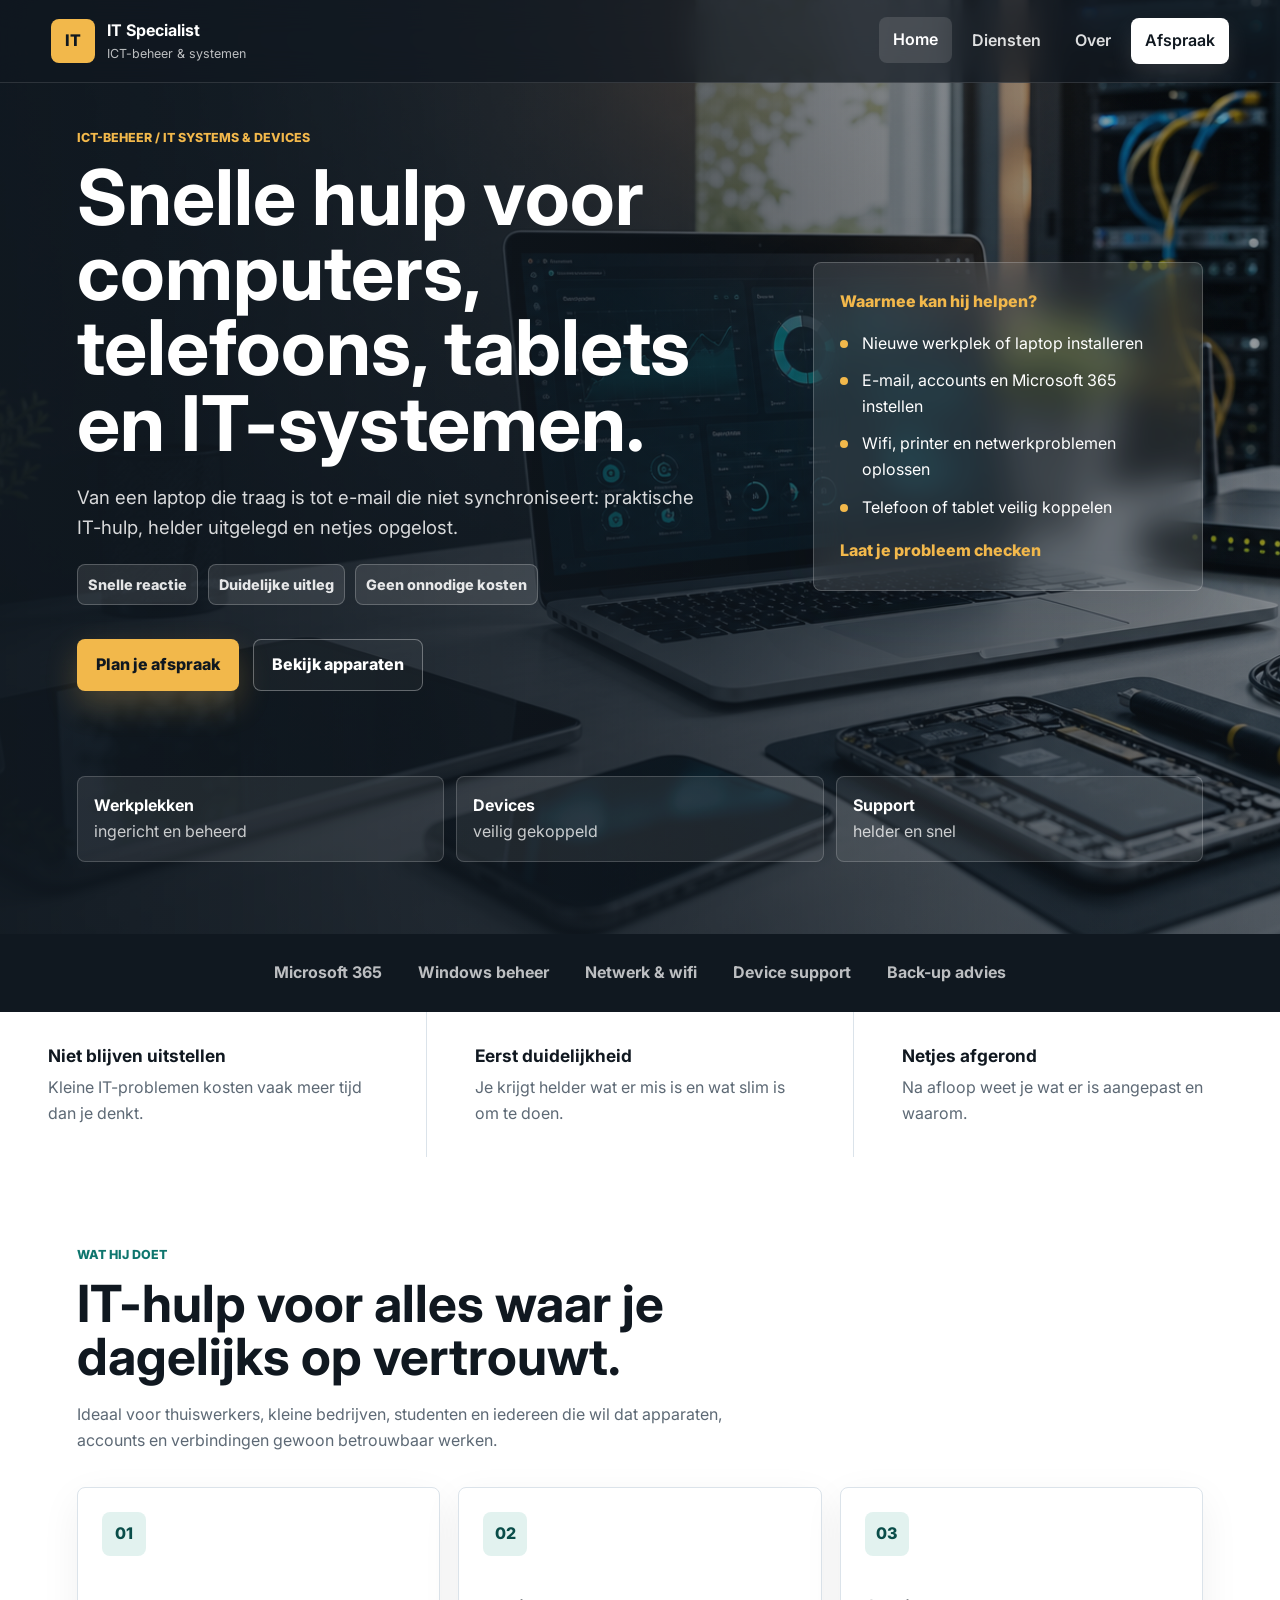
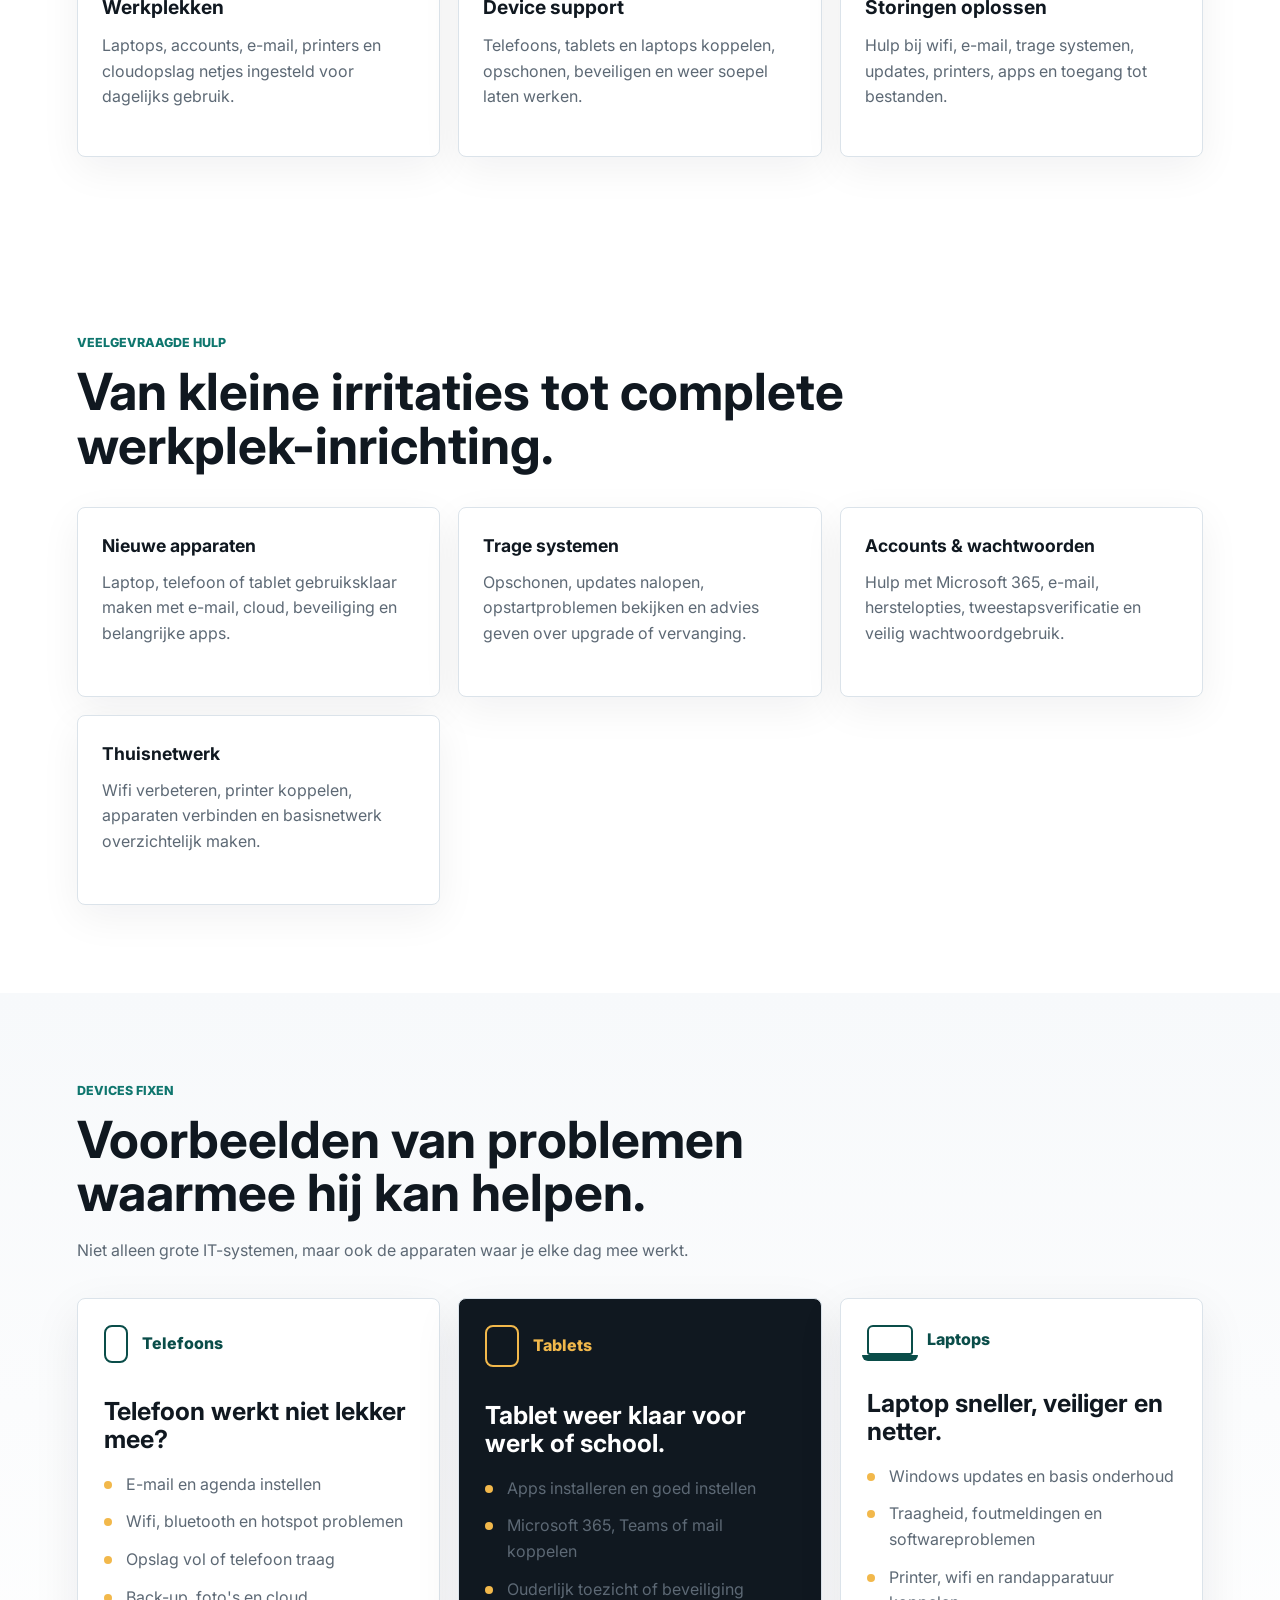
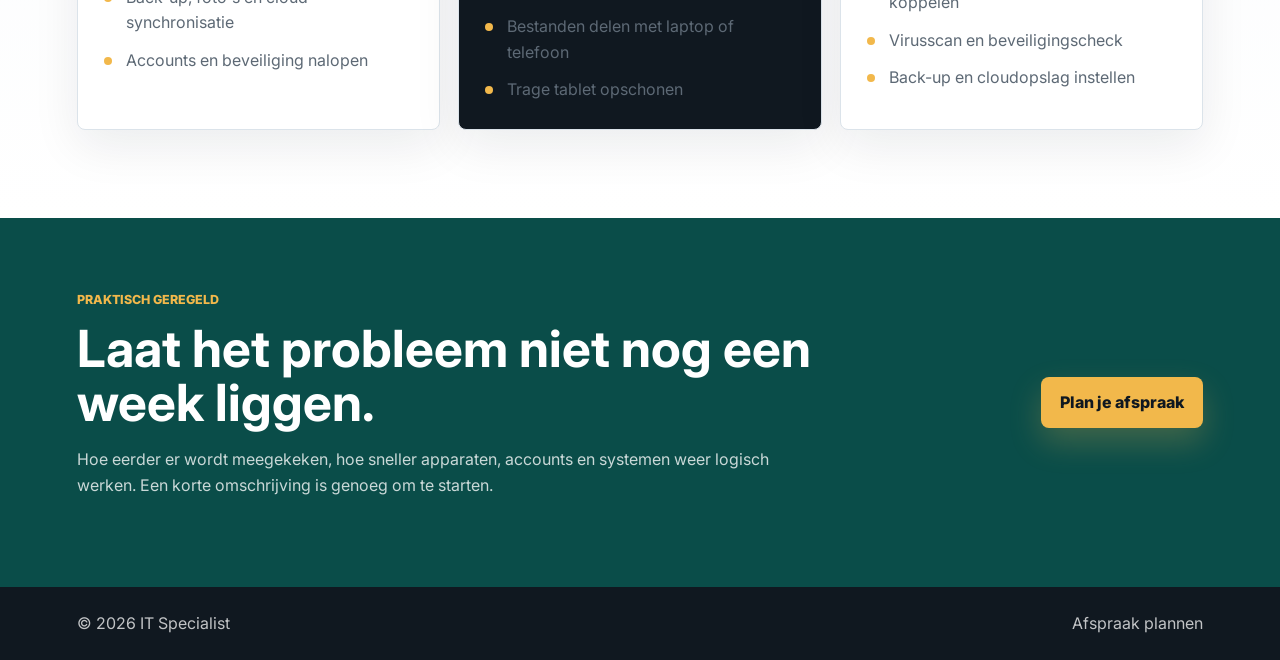
==== commit 65d7fc89: ". ." ====
--- a/index.html
+++ b/index.html
@@ -18,7 +18,7 @@
       <a class="brand" href="index.html" aria-label="Naar de homepage">
         <span class="brand-mark">IT</span>
         <span>
-          <strong>Naam Broer</strong>
+          <strong>IT Specialist</strong>
           <small>ICT-beheer & systemen</small>
         </span>
       </a>
@@ -219,7 +219,7 @@
     </main>
 
     <footer class="site-footer">
-      <span>&copy; <span id="year"></span> Naam Broer</span>
+      <span>&copy; <span id="year"></span> IT Specialist</span>
       <a href="contact.html">Afspraak plannen</a>
     </footer>
 
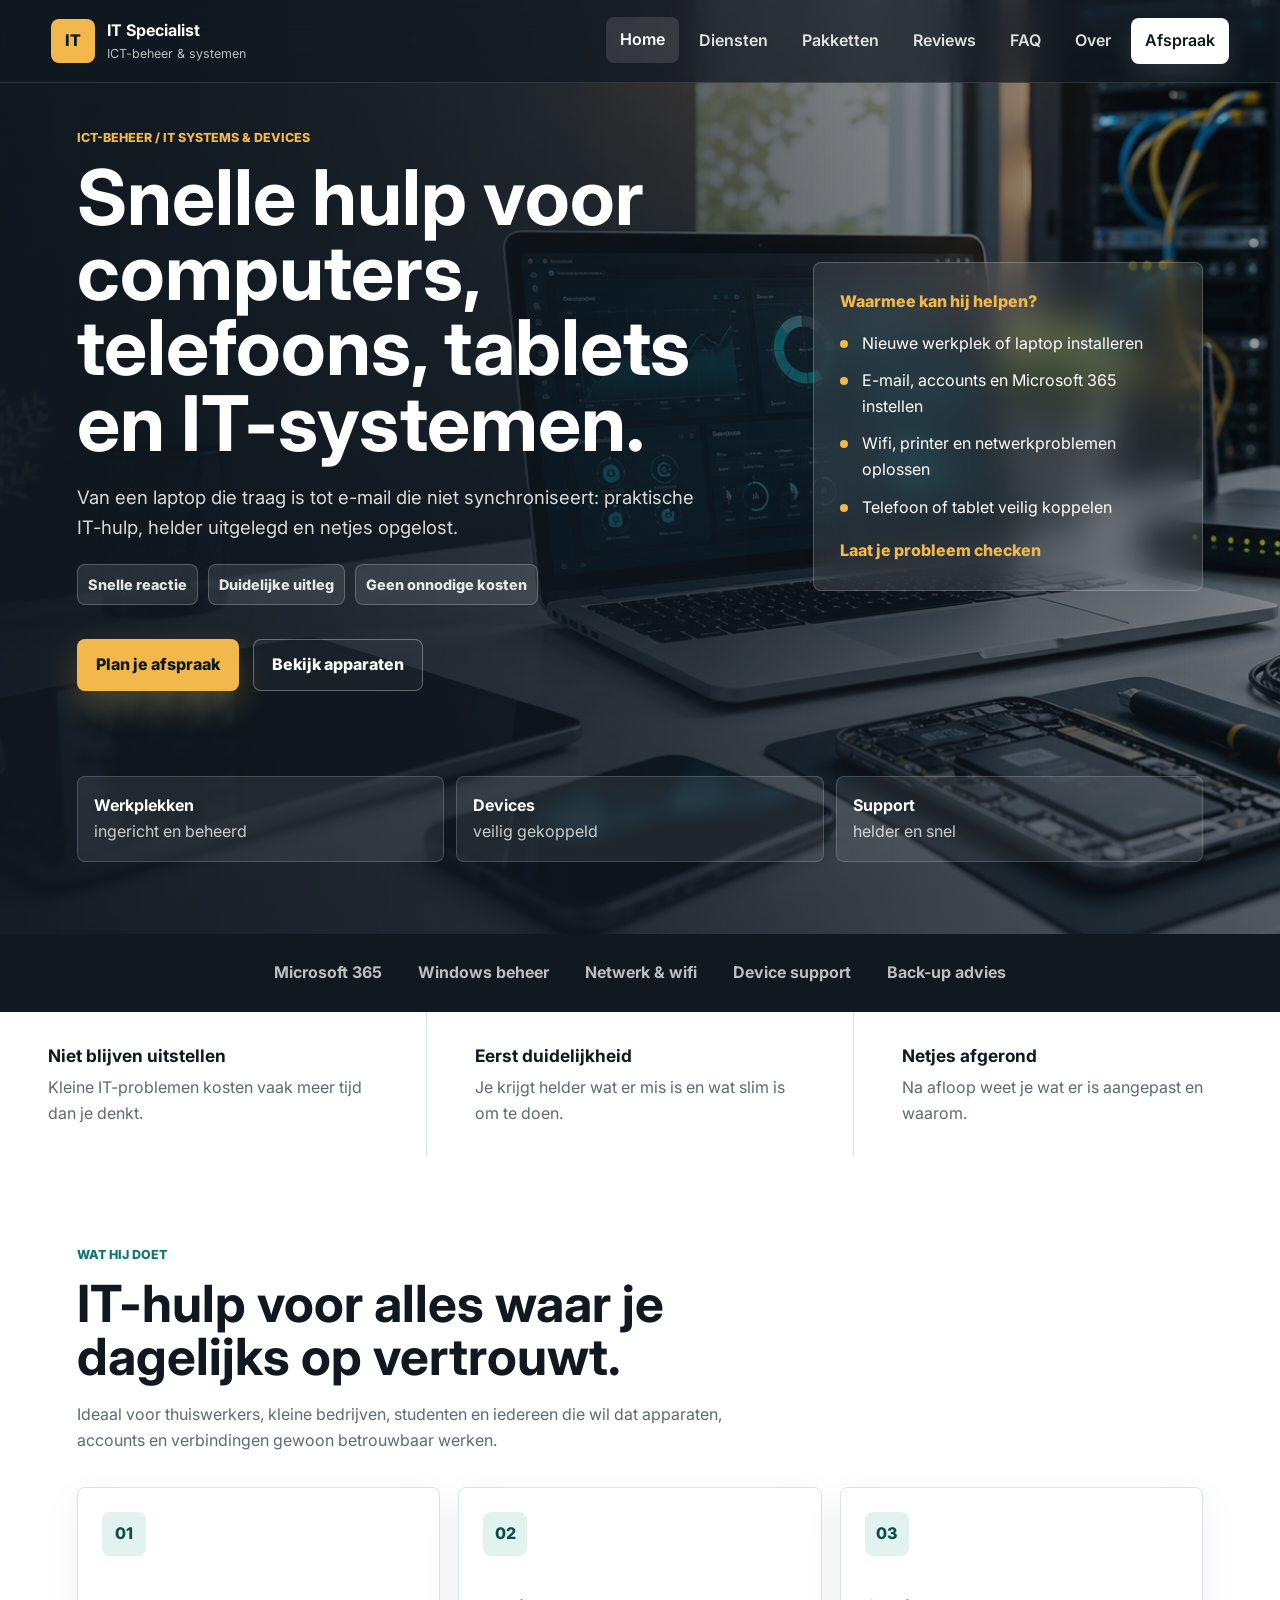
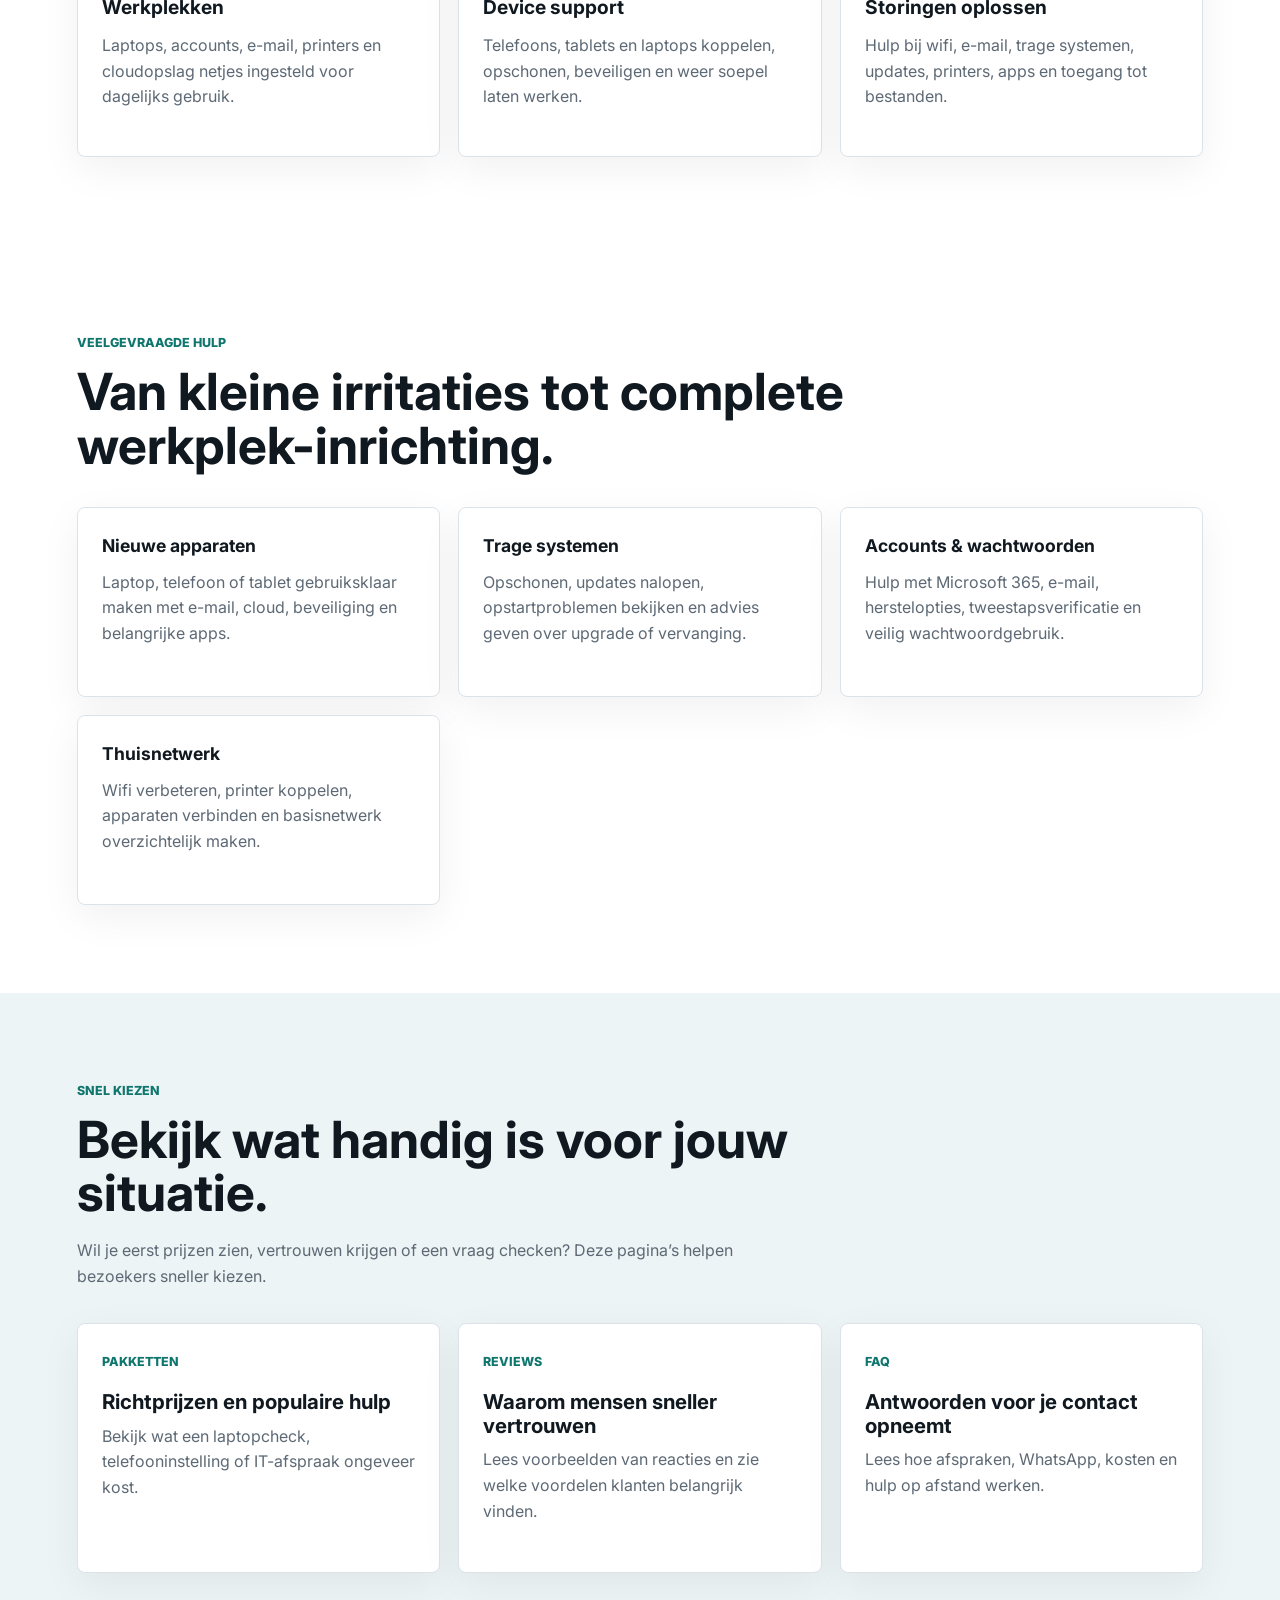
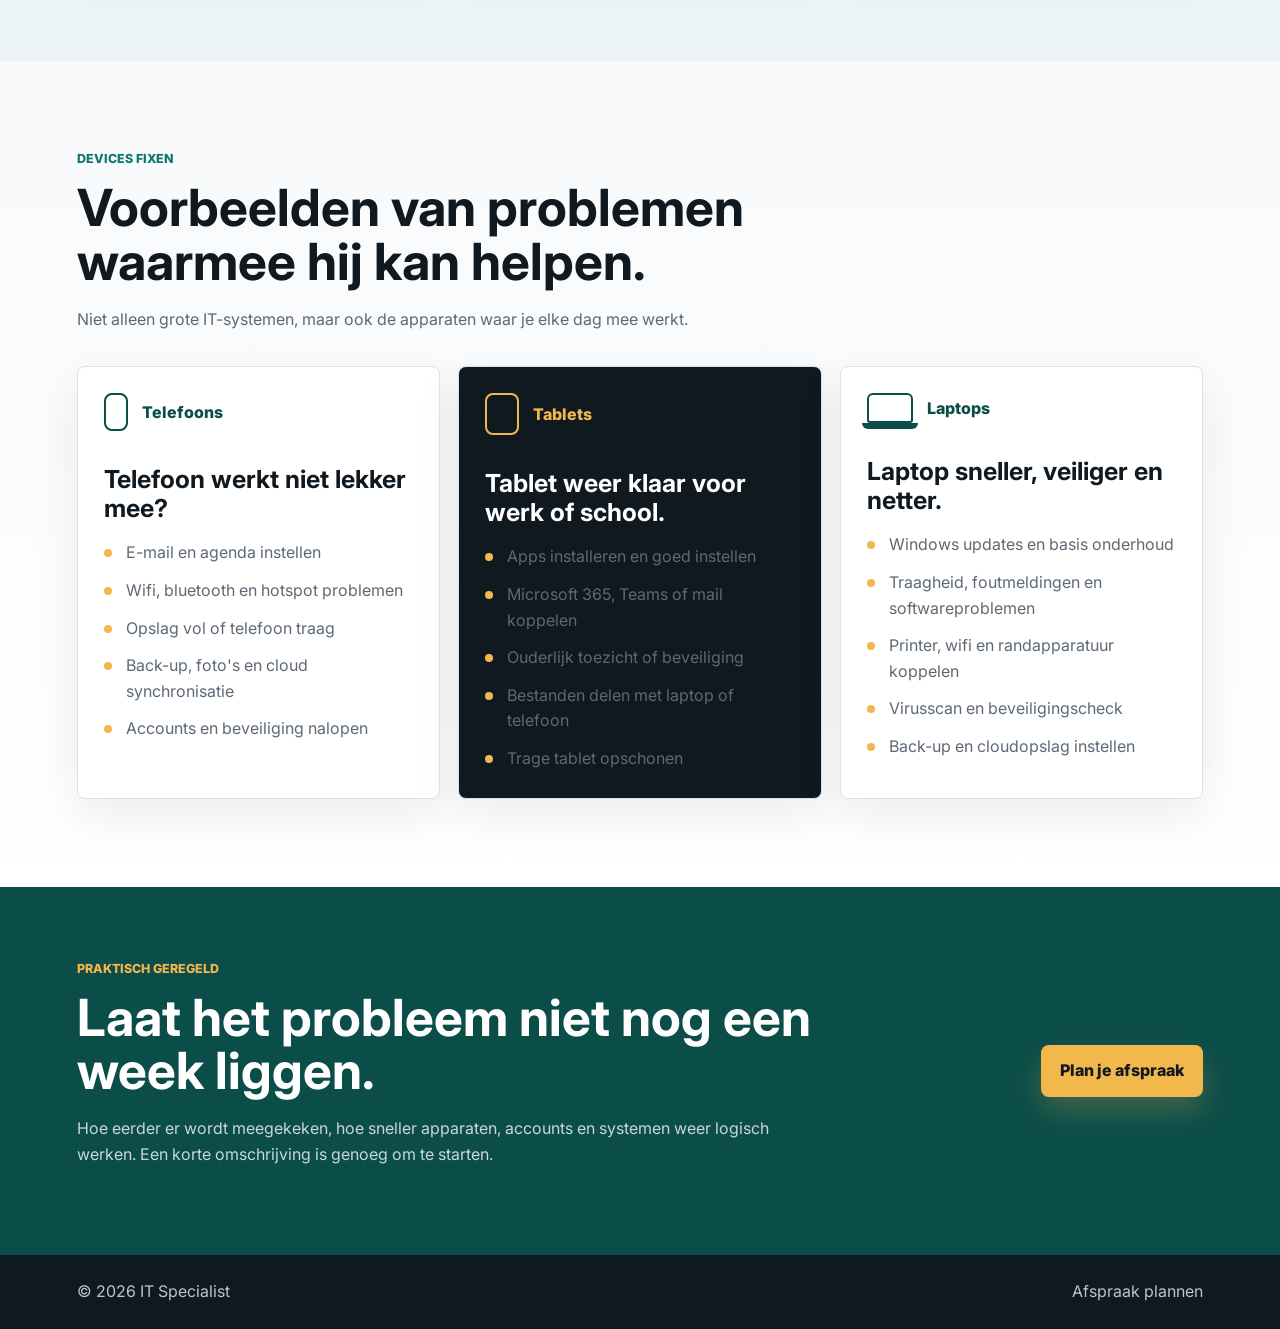
==== commit f450cb76: "Add pricing reviews and FAQ pages" ====
--- a/index.html
+++ b/index.html
@@ -11,7 +11,7 @@
     <link rel="preconnect" href="https://fonts.googleapis.com">
     <link rel="preconnect" href="https://fonts.gstatic.com" crossorigin>
     <link href="https://fonts.googleapis.com/css2?family=Inter:wght@400;500;600;700;800&display=swap" rel="stylesheet">
-    <link rel="stylesheet" href="styles.css?v=20260528">
+    <link rel="stylesheet" href="styles.css?v=20260528-2">
   </head>
   <body>
     <header class="site-header">
@@ -30,6 +30,9 @@
       <nav class="main-nav" aria-label="Hoofdnavigatie">
         <a class="is-active" href="index.html">Home</a>
         <a href="diensten.html">Diensten</a>
+        <a href="pakketten.html">Pakketten</a>
+        <a href="reviews.html">Reviews</a>
+        <a href="faq.html">FAQ</a>
         <a href="over.html">Over</a>
         <a class="nav-cta" href="contact.html">Afspraak</a>
       </nav>
@@ -151,6 +154,31 @@
         </div>
       </section>
 
+      <section class="section muted">
+        <div class="section-heading">
+          <p class="eyebrow">Snel kiezen</p>
+          <h2>Bekijk wat handig is voor jouw situatie.</h2>
+          <p>Wil je eerst prijzen zien, vertrouwen krijgen of een vraag checken? Deze pagina’s helpen bezoekers sneller kiezen.</p>
+        </div>
+        <div class="link-card-grid">
+          <a class="link-card" href="pakketten.html">
+            <span>Pakketten</span>
+            <strong>Richtprijzen en populaire hulp</strong>
+            <p>Bekijk wat een laptopcheck, telefooninstelling of IT-afspraak ongeveer kost.</p>
+          </a>
+          <a class="link-card" href="reviews.html">
+            <span>Reviews</span>
+            <strong>Waarom mensen sneller vertrouwen</strong>
+            <p>Lees voorbeelden van reacties en zie welke voordelen klanten belangrijk vinden.</p>
+          </a>
+          <a class="link-card" href="faq.html">
+            <span>FAQ</span>
+            <strong>Antwoorden voor je contact opneemt</strong>
+            <p>Lees hoe afspraken, WhatsApp, kosten en hulp op afstand werken.</p>
+          </a>
+        </div>
+      </section>
+
       <section class="section device-section" id="devices">
         <div class="section-heading">
           <p class="eyebrow">Devices fixen</p>
@@ -223,6 +251,6 @@
       <a href="contact.html">Afspraak plannen</a>
     </footer>
 
-    <script src="script.js?v=20260528"></script>
+    <script src="script.js?v=20260528-2"></script>
   </body>
 </html>
--- a/styles.css
+++ b/styles.css
@@ -580,6 +580,10 @@
 .about-wrap p,
 .contact-section p,
 .info-grid p,
+.price-card li,
+.testimonial-card p,
+.faq-list p,
+.link-card p,
 .form-aside li,
 .form-note {
   color: var(--muted);
@@ -842,6 +846,211 @@
   background: rgba(255, 255, 255, 0.82);
 }
 
+.link-card-grid {
+  display: grid;
+  grid-template-columns: repeat(3, minmax(0, 1fr));
+  gap: 18px;
+}
+
+.link-card {
+  min-height: 250px;
+  padding: 24px;
+  border: 1px solid var(--line);
+  border-radius: 8px;
+  background: var(--white);
+  box-shadow: 0 12px 42px rgba(16, 24, 32, 0.06);
+  transition: transform 240ms var(--ease), border-color 240ms ease, box-shadow 240ms ease;
+}
+
+.link-card:hover {
+  transform: translateY(-7px);
+  border-color: rgba(242, 184, 75, 0.46);
+  box-shadow: 0 22px 64px rgba(16, 24, 32, 0.13);
+}
+
+.link-card span {
+  display: inline-block;
+  margin-bottom: 18px;
+  color: var(--teal);
+  font-weight: 800;
+  text-transform: uppercase;
+  font-size: 0.78rem;
+}
+
+.link-card strong {
+  display: block;
+  margin-bottom: 10px;
+  font-size: 1.28rem;
+  line-height: 1.15;
+}
+
+.price-grid {
+  display: grid;
+  grid-template-columns: repeat(4, minmax(0, 1fr));
+  gap: 18px;
+}
+
+.price-card {
+  display: grid;
+  gap: 18px;
+  min-height: 470px;
+  padding: 26px;
+  border: 1px solid var(--line);
+  border-radius: 8px;
+  background: var(--white);
+  box-shadow: 0 16px 48px rgba(16, 24, 32, 0.08);
+  transition: transform 260ms var(--ease), border-color 260ms ease, box-shadow 260ms ease;
+}
+
+.price-card:hover {
+  transform: translateY(-8px);
+  border-color: rgba(242, 184, 75, 0.46);
+  box-shadow: var(--shadow-strong);
+}
+
+.featured-price {
+  background: var(--ink);
+  color: var(--white);
+}
+
+.featured-price li {
+  color: rgba(255, 255, 255, 0.78);
+}
+
+.price-label {
+  justify-self: start;
+  padding: 8px 10px;
+  border-radius: 8px;
+  background: #e2f2ef;
+  color: var(--teal-dark);
+  font-weight: 800;
+  font-size: 0.82rem;
+}
+
+.featured-price .price-label {
+  background: var(--accent);
+  color: var(--ink);
+}
+
+.price {
+  color: var(--teal);
+  font-size: 2rem;
+  line-height: 1;
+}
+
+.featured-price .price {
+  color: var(--accent);
+}
+
+.price-card ul {
+  display: grid;
+  gap: 10px;
+  margin: 0;
+  padding-left: 18px;
+}
+
+.price-card .button {
+  align-self: end;
+  justify-self: start;
+}
+
+.price-note {
+  max-width: 820px;
+  margin: 24px 0 0;
+  color: var(--muted);
+}
+
+.testimonial-grid {
+  display: grid;
+  grid-template-columns: repeat(3, minmax(0, 1fr));
+  gap: 18px;
+}
+
+.testimonial-card {
+  min-height: 310px;
+  padding: 26px;
+  border: 1px solid var(--line);
+  border-radius: 8px;
+  background: var(--white);
+  box-shadow: 0 16px 48px rgba(16, 24, 32, 0.08);
+  transition: transform 260ms var(--ease), border-color 260ms ease, box-shadow 260ms ease;
+}
+
+.testimonial-card:hover {
+  transform: translateY(-7px);
+  border-color: rgba(15, 118, 110, 0.34);
+  box-shadow: var(--shadow-strong);
+}
+
+.stars {
+  display: block;
+  margin-bottom: 18px;
+  color: var(--accent);
+  font-weight: 800;
+}
+
+.testimonial-card p {
+  font-size: 1.08rem;
+}
+
+.testimonial-card strong {
+  display: block;
+  margin-top: 20px;
+}
+
+.faq-list {
+  display: grid;
+  gap: 12px;
+  max-width: 980px;
+}
+
+.faq-list details {
+  border: 1px solid var(--line);
+  border-radius: 8px;
+  background: var(--white);
+  box-shadow: 0 12px 42px rgba(16, 24, 32, 0.06);
+  transition: border-color 220ms ease, box-shadow 220ms ease, transform 220ms var(--ease);
+}
+
+.faq-list details:hover,
+.faq-list details[open] {
+  border-color: rgba(15, 118, 110, 0.34);
+  box-shadow: 0 18px 52px rgba(16, 24, 32, 0.1);
+}
+
+.faq-list details:hover {
+  transform: translateY(-3px);
+}
+
+.faq-list summary {
+  cursor: pointer;
+  padding: 20px 22px;
+  color: var(--ink);
+  font-weight: 800;
+}
+
+.faq-list p {
+  margin: 0;
+  padding: 0 22px 22px;
+}
+
+.cta-actions {
+  display: flex;
+  flex-wrap: wrap;
+  gap: 12px;
+}
+
+.whatsapp-button {
+  background: #22c55e;
+  color: #07210f;
+  box-shadow: 0 14px 32px rgba(34, 197, 94, 0.24);
+}
+
+.whatsapp-button:hover,
+.whatsapp-button:focus-visible {
+  box-shadow: 0 20px 42px rgba(34, 197, 94, 0.34);
+}
+
 .form-layout {
   display: grid;
   grid-template-columns: minmax(0, 1fr) minmax(280px, 360px);
@@ -1189,6 +1398,32 @@
   }
 }
 
+@media (max-width: 1120px) {
+  .menu-button {
+    display: block;
+  }
+
+  .main-nav {
+    position: absolute;
+    top: 81px;
+    right: 16px;
+    left: 16px;
+    display: none;
+    padding: 10px;
+    border-radius: 8px;
+    background: rgba(16, 24, 32, 0.96);
+    box-shadow: var(--shadow);
+  }
+
+  .main-nav.is-open {
+    display: grid;
+  }
+
+  .main-nav a {
+    padding: 14px;
+  }
+}
+
 @media (max-width: 960px) {
   .service-grid {
     grid-template-columns: repeat(2, minmax(0, 1fr));
@@ -1199,6 +1434,9 @@
   .contact-section,
   .detail-grid,
   .info-grid,
+  .link-card-grid,
+  .price-grid,
+  .testimonial-grid,
   .sales-strip,
   .contact-step-strip,
   .form-layout,
@@ -1222,28 +1460,8 @@
     padding: 12px 16px;
   }
 
-  .menu-button {
-    display: block;
-  }
-
   .main-nav {
-    position: absolute;
     top: 69px;
-    right: 16px;
-    left: 16px;
-    display: none;
-    padding: 10px;
-    border-radius: 8px;
-    background: rgba(16, 24, 32, 0.96);
-    box-shadow: var(--shadow);
-  }
-
-  .main-nav.is-open {
-    display: grid;
-  }
-
-  .main-nav a {
-    padding: 14px;
   }
 
   .hero {
